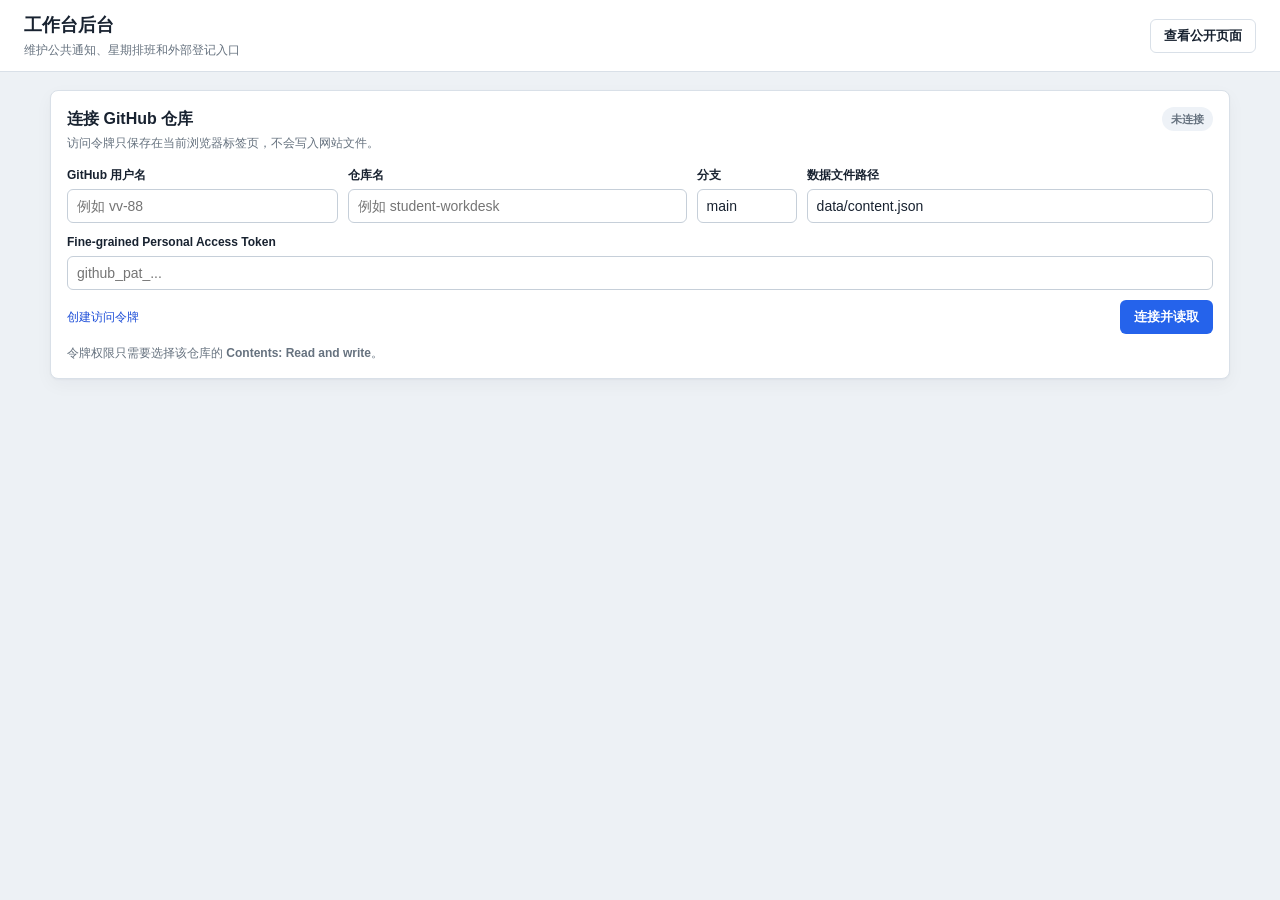
==== admin.html @ 7a915e48 "Add files via upload" ====
<!doctype html>
<html lang="zh-CN">
<head>
  <meta charset="utf-8">
  <meta name="viewport" content="width=device-width, initial-scale=1">
  <meta name="color-scheme" content="light">
  <title>工作台后台</title>
  <link rel="stylesheet" href="admin.css">
</head>
<body>
  <header class="admin-topbar">
    <div>
      <h1>工作台后台</h1>
      <p>维护公共通知、星期排班和外部登记入口</p>
    </div>
    <a href="index.html" class="button button-secondary" target="_blank" rel="noopener">查看公开页面</a>
  </header>

  <main class="admin-main">
    <section class="admin-panel connection-panel">
      <div class="panel-heading">
        <div>
          <h2>连接 GitHub 仓库</h2>
          <p>访问令牌只保存在当前浏览器标签页，不会写入网站文件。</p>
        </div>
        <span id="connectionBadge" class="badge">未连接</span>
      </div>

      <form id="connectionForm" class="connection-grid">
        <label>
          <span>GitHub 用户名</span>
          <input id="owner" name="owner" autocomplete="username" placeholder="例如 vv-88" required>
        </label>
        <label>
          <span>仓库名</span>
          <input id="repo" name="repo" placeholder="例如 student-workdesk" required>
        </label>
        <label>
          <span>分支</span>
          <input id="branch" name="branch" value="main" required>
        </label>
        <label>
          <span>数据文件路径</span>
          <input id="filePath" name="filePath" value="data/content.json" required>
        </label>
        <label class="token-field">
          <span>Fine-grained Personal Access Token</span>
          <input id="token" name="token" type="password" autocomplete="off" placeholder="github_pat_..." required>
        </label>
        <div class="connection-actions">
          <a class="text-link" href="https://github.com/settings/personal-access-tokens/new" target="_blank" rel="noopener">创建访问令牌</a>
          <button class="button button-primary" type="submit">连接并读取</button>
        </div>
      </form>
      <p class="hint">令牌权限只需要选择该仓库的 <strong>Contents: Read and write</strong>。</p>
    </section>

    <div id="editor" class="editor hidden">
      <section class="admin-panel">
        <div class="panel-heading">
          <div>
            <h2>公共通知</h2>
            <p>所有访问者都能看到，置顶通知优先显示。</p>
          </div>
          <button id="addNotice" class="button button-secondary" type="button">添加通知</button>
        </div>
        <div id="noticeEditor" class="editor-list"></div>
      </section>

      <section class="admin-panel">
        <div class="panel-heading">
          <div>
            <h2>星期排班</h2>
            <p>按星期展示，同一星期下按时间排序。</p>
          </div>
          <button id="addDuty" class="button button-secondary" type="button">添加班次</button>
        </div>
        <div id="dutyEditor" class="editor-list"></div>
      </section>

      <section class="admin-panel">
        <div class="panel-heading">
          <div>
            <h2>活动处理快速登记</h2>
            <p>填写一个无需登录即可提交的腾讯问卷、金山表单或其它外部登记网址。</p>
          </div>
        </div>
        <div class="external-grid">
          <label>
            <span>模块标题</span>
            <input id="externalTitle">
          </label>
          <label>
            <span>按钮文字</span>
            <input id="externalButtonLabel">
          </label>
          <label class="full-width">
            <span>外部登记网址</span>
            <input id="externalUrl" type="url" placeholder="https://...">
          </label>
          <label class="full-width">
            <span>说明文字</span>
            <textarea id="externalDescription" rows="3"></textarea>
          </label>
        </div>
      </section>

      <section class="sticky-actions">
        <span id="saveStatus">尚未保存</span>
        <div>
          <button id="exportJson" class="button button-secondary" type="button">导出 JSON</button>
          <button id="saveChanges" class="button button-primary" type="button">提交到 GitHub</button>
        </div>
      </section>
    </div>
  </main>

  <div id="toastRegion" class="toast-region" aria-live="polite"></div>
  <script src="admin.js"></script>
</body>
</html>
---- admin.css ----
:root {
  --bg: #edf1f5;
  --surface: #ffffff;
  --surface-2: #f6f8fb;
  --ink: #182230;
  --muted: #66727f;
  --line: #d9e0e8;
  --accent: #2563eb;
  --accent-dark: #1d4ed8;
  --green: #16855a;
  --red: #c2433a;
  --radius: 8px;
}

* {
  box-sizing: border-box;
}

html,
body {
  margin: 0;
  min-height: 100%;
}

body {
  background: var(--bg);
  color: var(--ink);
  font-family: "Segoe UI", "Microsoft YaHei UI", "Microsoft YaHei", sans-serif;
  font-size: 14px;
  line-height: 1.5;
}

button,
input,
select,
textarea {
  font: inherit;
  color: inherit;
}

button,
a {
  -webkit-tap-highlight-color: transparent;
}

input,
select,
textarea {
  width: 100%;
  border: 1px solid #c6cfd9;
  border-radius: 6px;
  background: #fff;
}

input,
select {
  height: 34px;
  padding: 0 9px;
}

textarea {
  min-height: 76px;
  padding: 8px 9px;
  resize: vertical;
}

input:focus,
select:focus,
textarea:focus {
  outline: 2px solid rgba(37, 99, 235, 0.35);
  outline-offset: 0;
  border-color: var(--accent);
}

.hidden {
  display: none !important;
}

.admin-topbar {
  display: flex;
  align-items: center;
  justify-content: space-between;
  gap: 18px;
  min-height: 72px;
  padding: 12px 24px;
  border-bottom: 1px solid var(--line);
  background: #fff;
}

.admin-topbar h1 {
  margin: 0;
  font-size: 18px;
  letter-spacing: 0;
}

.admin-topbar p {
  margin: 2px 0 0;
  color: var(--muted);
  font-size: 12px;
}

.admin-main {
  width: min(1180px, calc(100% - 28px));
  margin: 18px auto 60px;
}

.admin-panel {
  padding: 16px;
  margin-bottom: 14px;
  border: 1px solid var(--line);
  border-radius: var(--radius);
  background: #fff;
  box-shadow: 0 1px 2px rgba(20, 30, 45, 0.04), 0 6px 18px rgba(20, 30, 45, 0.04);
}

.panel-heading {
  display: flex;
  align-items: flex-start;
  justify-content: space-between;
  gap: 14px;
  margin-bottom: 14px;
}

.panel-heading h2 {
  margin: 0;
  font-size: 16px;
  letter-spacing: 0;
}

.panel-heading p {
  margin: 3px 0 0;
  color: var(--muted);
  font-size: 12px;
}

.badge {
  display: inline-flex;
  align-items: center;
  min-height: 24px;
  padding: 2px 9px;
  border-radius: 999px;
  background: #eef2f7;
  color: var(--muted);
  font-size: 11px;
  font-weight: 700;
  white-space: nowrap;
}

.badge.connected {
  background: #e9f7ef;
  color: var(--green);
}

.connection-grid {
  display: grid;
  grid-template-columns: minmax(150px, 0.8fr) minmax(180px, 1fr) 100px minmax(220px, 1.2fr);
  gap: 10px;
}

.connection-grid label,
.external-grid label {
  display: flex;
  flex-direction: column;
  gap: 5px;
}

.connection-grid label > span,
.external-grid label > span {
  font-size: 12px;
  font-weight: 700;
}

.token-field {
  grid-column: 1 / -1;
}

.connection-actions {
  grid-column: 1 / -1;
  display: flex;
  align-items: center;
  justify-content: space-between;
  gap: 12px;
}

.text-link {
  color: var(--accent-dark);
  font-size: 12px;
  text-decoration: none;
}

.text-link:hover {
  text-decoration: underline;
}

.hint {
  margin: 10px 0 0;
  color: var(--muted);
  font-size: 12px;
}

.button {
  display: inline-flex;
  align-items: center;
  justify-content: center;
  min-height: 34px;
  padding: 5px 13px;
  border: 1px solid transparent;
  border-radius: 6px;
  font-size: 13px;
  font-weight: 700;
  text-decoration: none;
  cursor: pointer;
}

.button-primary {
  background: var(--accent);
  color: #fff;
}

.button-primary:hover {
  background: var(--accent-dark);
}

.button-secondary {
  border-color: var(--line);
  background: #fff;
  color: var(--ink);
}

.button-secondary:hover {
  background: var(--surface-2);
}

.button-danger {
  border-color: rgba(194, 67, 58, 0.28);
  background: #fff;
  color: var(--red);
}

.editor-list {
  display: flex;
  flex-direction: column;
  gap: 10px;
}

.edit-card {
  display: grid;
  grid-template-columns: minmax(180px, 0.8fr) minmax(260px, 1.8fr) auto auto;
  gap: 9px;
  align-items: end;
  padding: 12px;
  border: 1px solid var(--line);
  border-radius: 7px;
  background: var(--surface-2);
}

.edit-card label {
  display: flex;
  flex-direction: column;
  gap: 4px;
  min-width: 0;
}

.edit-card label > span {
  color: var(--muted);
  font-size: 11px;
  font-weight: 700;
}

.edit-card .pin-label {
  display: flex;
  align-items: center;
  gap: 6px;
  min-height: 34px;
  color: var(--ink);
  font-size: 12px;
}

.edit-card .pin-label input {
  width: 16px;
  height: 16px;
}

.edit-card.duty-edit {
  grid-template-columns: 106px 145px minmax(180px, 1.2fr) minmax(220px, 1.5fr) auto;
}

.external-grid {
  display: grid;
  grid-template-columns: minmax(0, 1fr) minmax(0, 1fr);
  gap: 12px;
}

.full-width {
  grid-column: 1 / -1;
}

.sticky-actions {
  position: sticky;
  bottom: 14px;
  z-index: 20;
  display: flex;
  align-items: center;
  justify-content: space-between;
  gap: 14px;
  padding: 12px 14px;
  border: 1px solid var(--line);
  border-radius: 8px;
  background: rgba(255, 255, 255, 0.96);
  box-shadow: 0 12px 30px rgba(20, 30, 45, 0.14);
  backdrop-filter: blur(8px);
}

.sticky-actions > div {
  display: flex;
  gap: 8px;
}

#saveStatus {
  color: var(--muted);
  font-size: 12px;
}

.toast-region {
  position: fixed;
  right: 18px;
  bottom: 18px;
  z-index: 40;
  display: flex;
  flex-direction: column;
  gap: 8px;
  max-width: min(380px, calc(100vw - 36px));
}

.toast {
  padding: 10px 13px;
  border-radius: 7px;
  background: #1d2733;
  color: #fff;
  box-shadow: 0 8px 24px rgba(0, 0, 0, 0.18);
  font-size: 12px;
  overflow-wrap: anywhere;
}

@media (max-width: 900px) {
  .connection-grid {
    grid-template-columns: 1fr 1fr;
  }

  .token-field,
  .connection-actions {
    grid-column: 1 / -1;
  }

  .edit-card,
  .edit-card.duty-edit {
    grid-template-columns: 1fr 1fr;
  }

  .edit-card .button {
    width: 100%;
  }
}

@media (max-width: 580px) {
  .admin-topbar,
  .sticky-actions {
    align-items: stretch;
    flex-direction: column;
  }

  .connection-grid,
  .external-grid,
  .edit-card,
  .edit-card.duty-edit {
    grid-template-columns: 1fr;
  }

  .full-width {
    grid-column: auto;
  }

  .sticky-actions > div {
    flex-direction: column;
  }
}
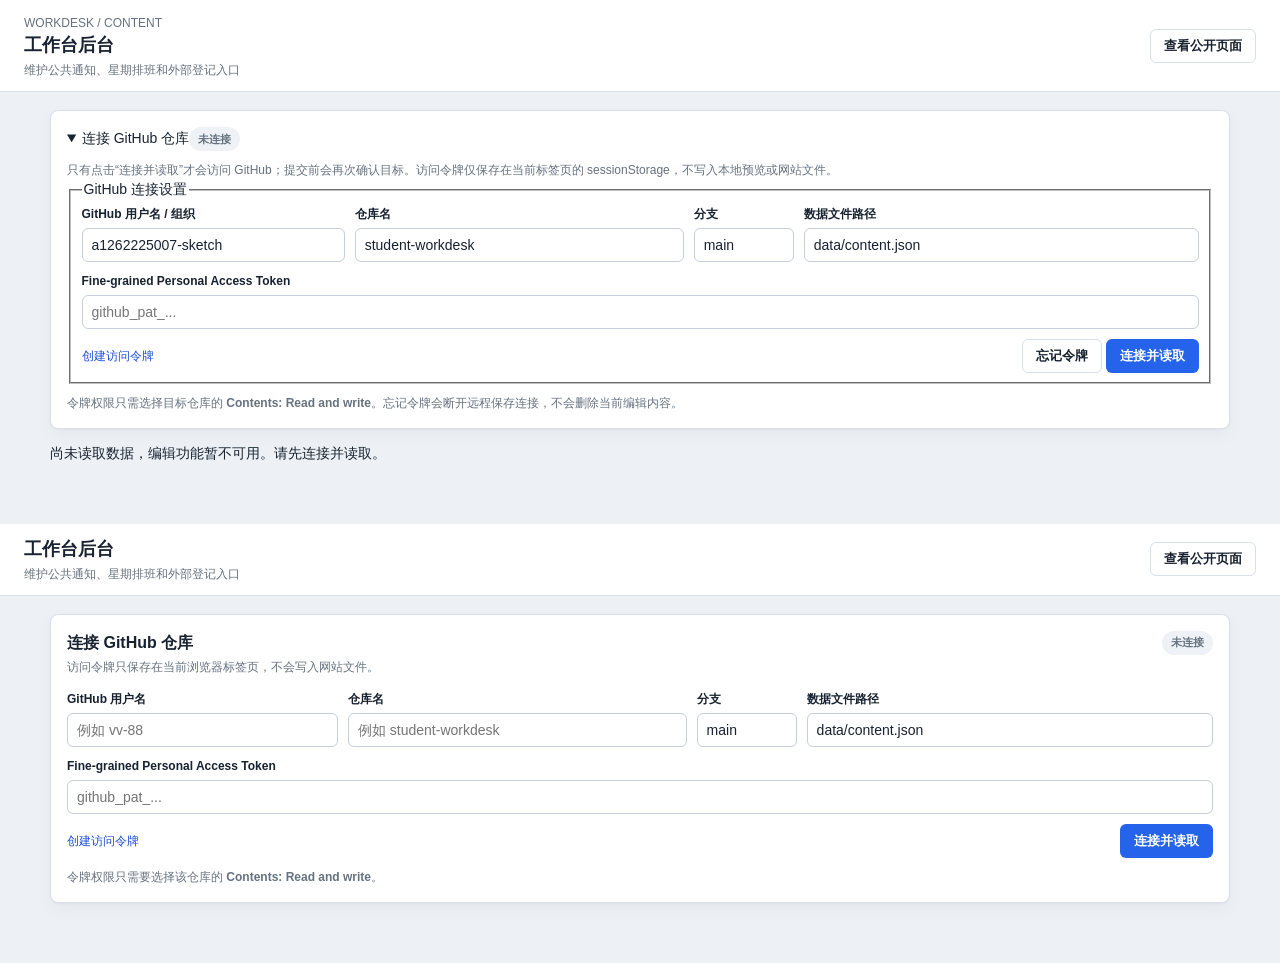
==== commit a587ae11: "Sync redesigned workdesk admin page" ====
--- a/admin.html
+++ b/admin.html
@@ -1,3 +1,160 @@
+<!doctype html>
+<html lang="zh-CN">
+<head>
+  <meta charset="utf-8">
+  <meta name="viewport" content="width=device-width, initial-scale=1">
+  <meta name="color-scheme" content="light">
+  <title>工作台后台</title>
+  <link rel="stylesheet" href="admin.css">
+</head>
+<body>
+  <header class="admin-topbar">
+    <div>
+      <p class="eyebrow">WORKDESK / CONTENT</p>
+      <h1>工作台后台</h1>
+      <p>维护公共通知、星期排班和外部登记入口</p>
+    </div>
+    <a href="index.html" class="button button-secondary" target="_blank" rel="noopener">查看公开页面</a>
+  </header>
+
+  <main id="adminMain" class="admin-main" aria-busy="false">
+    <section id="localPanel" class="admin-panel local-panel" aria-labelledby="localHeading" hidden>
+      <div class="panel-heading">
+        <div>
+          <h2 id="localHeading">本地试用</h2>
+          <p>读取当前网站的 data/content.json，无需 GitHub 或访问令牌。</p>
+        </div>
+        <span class="badge badge-local">仅限本机</span>
+      </div>
+      <p id="localHelp" class="hint">预览草稿仅保存在此浏览器、当前本地站点中，不会修改本地文件，也不会提交到 GitHub。若需持久保存，请导出 JSON，再手动替换 data/content.json。普通公开页面仍读取文件，只有专用预览链接使用草稿。</p>
+      <div class="local-actions">
+        <button id="loadLocal" class="button button-primary" type="button" aria-describedby="localHelp">本地试用（无需 GitHub）</button>
+        <button id="reloadLocalFile" class="button button-secondary" type="button">重新读取本地文件</button>
+        <a id="viewLocalPreview" class="button button-secondary" href="index.html?preview=1" target="_blank" rel="noopener">查看本地预览</a>
+      </div>
+      <p class="hint">本地试用优先恢复已保存的预览草稿；重新读取会放弃当前修改并清除草稿。保存后请打开或刷新预览页面。</p>
+    </section>
+
+    <details id="githubDetails" class="admin-panel connection-panel" open>
+      <summary><span id="githubHeading">连接 GitHub 仓库</span><span id="connectionBadge" class="badge">未连接</span></summary>
+      <p class="hint">只有点击“连接并读取”才会访问 GitHub；提交前会再次确认目标。访问令牌仅保存在当前标签页的 sessionStorage，不写入本地预览或网站文件。</p>
+      <form id="connectionForm">
+        <fieldset id="connectionFields" class="connection-grid">
+          <legend class="sr-only">GitHub 连接设置</legend>
+          <label for="owner">
+            <span>GitHub 用户名 / 组织</span>
+            <input id="owner" name="owner" value="a1262225007-sketch" autocomplete="username" spellcheck="false" required>
+          </label>
+          <label for="repo">
+            <span>仓库名</span>
+            <input id="repo" name="repo" value="student-workdesk" spellcheck="false" required>
+          </label>
+          <label for="branch">
+            <span>分支</span>
+            <input id="branch" name="branch" value="main" spellcheck="false" required>
+          </label>
+          <label for="filePath">
+            <span>数据文件路径</span>
+            <input id="filePath" name="filePath" value="data/content.json" spellcheck="false" required>
+          </label>
+          <label for="token" class="token-field">
+            <span>Fine-grained Personal Access Token</span>
+            <input id="token" name="token" type="password" autocomplete="off" spellcheck="false" placeholder="github_pat_..." aria-describedby="tokenHelp" required>
+          </label>
+          <div class="connection-actions">
+            <a class="text-link" href="https://github.com/settings/personal-access-tokens/new" target="_blank" rel="noopener noreferrer">创建访问令牌</a>
+            <div class="button-group">
+              <button id="forgetToken" class="button button-secondary" type="button">忘记令牌</button>
+              <button id="connectGithub" class="button button-primary" type="submit">连接并读取</button>
+            </div>
+          </div>
+        </fieldset>
+      </form>
+      <p id="tokenHelp" class="hint">令牌权限只需选择目标仓库的 <strong>Contents: Read and write</strong>。忘记令牌会断开远程保存连接，不会删除当前编辑内容。</p>
+    </details>
+
+    <p id="sourceStatus" class="source-status" role="status">尚未读取数据，编辑功能暂不可用。请先连接并读取。</p>
+    <p id="errorMessage" class="error-message" role="alert" hidden></p>
+    <noscript><p class="error-message">请启用 JavaScript 后使用内容编辑功能。</p></noscript>
+
+    <fieldset id="editor" class="editor hidden" disabled>
+      <legend class="sr-only">工作台内容编辑</legend>
+      <section class="admin-panel" aria-labelledby="noticesHeading">
+        <div class="panel-heading">
+          <div>
+            <h2 id="noticesHeading">公共通知</h2>
+            <p>置顶通知优先显示；本地修改需先保存预览，远程修改需提交后才生效。</p>
+          </div>
+          <button id="addNotice" class="button button-secondary" type="button">添加通知</button>
+        </div>
+        <div id="noticeEditor" class="editor-list"></div>
+      </section>
+
+      <section class="admin-panel" aria-labelledby="dutyHeading">
+        <div class="panel-heading">
+          <div>
+            <h2 id="dutyHeading">星期值班</h2>
+            <p>首页按星期展示值班人员；时间和事项字段保留用于兼容旧数据。</p>
+          </div>
+          <button id="addDuty" class="button button-secondary" type="button">添加班次</button>
+        </div>
+        <div id="dutyEditor" class="editor-list"></div>
+      </section>
+
+      <section class="admin-panel" aria-labelledby="attentionHeading">
+        <div class="panel-heading">
+          <div>
+            <h2 id="attentionHeading">注意事项</h2>
+            <p>维护首页黄色区域显示的提醒内容。</p>
+          </div>
+          <button id="addAttention" class="button button-secondary" type="button">添加注意事项</button>
+        </div>
+        <div id="attentionEditor" class="editor-list"></div>
+      </section>
+
+      <section class="admin-panel" aria-labelledby="externalHeading">
+        <div class="panel-heading">
+          <div>
+            <h2 id="externalHeading">活动处理快速登记</h2>
+            <p>填写无需登录即可提交的腾讯问卷、金山表单或其它外部登记网址。</p>
+          </div>
+        </div>
+        <div class="external-grid">
+          <label for="externalTitle">
+            <span>模块标题</span>
+            <input id="externalTitle">
+          </label>
+          <label for="externalButtonLabel">
+            <span>按钮文字</span>
+            <input id="externalButtonLabel">
+          </label>
+          <label for="externalUrl" class="full-width">
+            <span>外部登记网址</span>
+            <input id="externalUrl" type="url" placeholder="https://..." aria-describedby="externalUrlHelp">
+            <small id="externalUrlHelp" class="hint">仅支持完整的 https:// 或 http:// 网址；不使用时请留空。</small>
+          </label>
+          <label for="externalDescription" class="full-width">
+            <span>说明文字</span>
+            <textarea id="externalDescription" rows="3"></textarea>
+          </label>
+        </div>
+      </section>
+
+      <section class="sticky-actions" aria-label="保存与导出">
+        <span id="saveStatus" role="status">尚未读取</span>
+        <div class="button-group">
+          <button id="exportJson" class="button button-secondary" type="button" disabled>导出 JSON</button>
+          <button id="saveLocalPreview" class="button button-primary" type="button" hidden disabled>保存本地预览</button>
+          <button id="saveChanges" class="button button-secondary" type="button" disabled>提交到 GitHub</button>
+        </div>
+      </section>
+    </fieldset>
+  </main>
+
+  <div id="toastRegion" class="toast-region" role="status" aria-live="polite"></div>
+  <script src="admin.js"></script>
+</body>
+</html>
 <!doctype html>
 <html lang="zh-CN">
 <head>
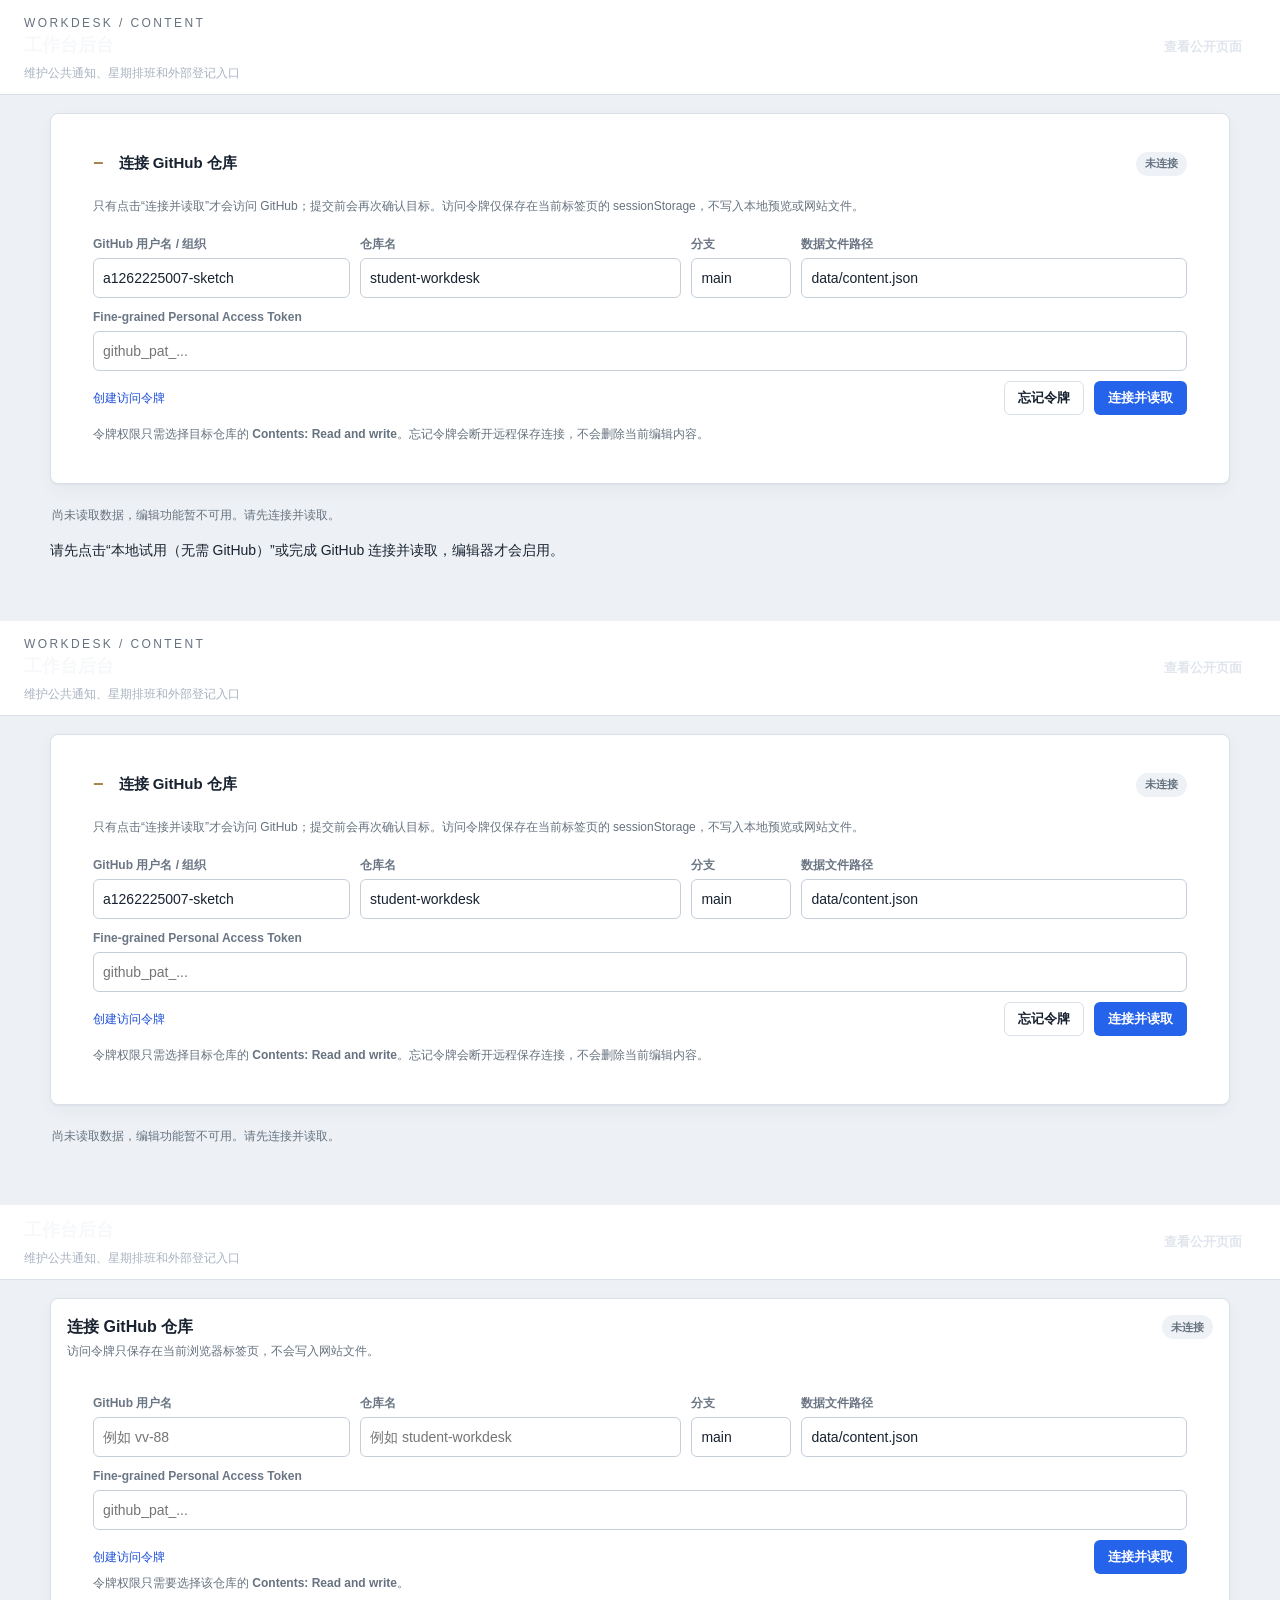
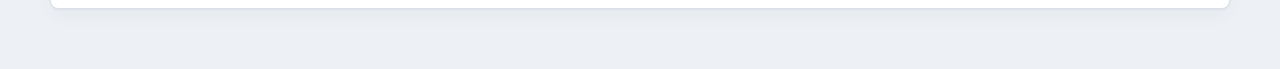
==== commit 42f35722: "Add editor status guidance and cache version" ====
--- a/admin.html
+++ b/admin.html
@@ -1,3 +1,161 @@
+<!doctype html>
+<html lang="zh-CN">
+<head>
+  <meta charset="utf-8">
+  <meta name="viewport" content="width=device-width, initial-scale=1">
+  <meta name="color-scheme" content="light">
+  <title>工作台后台</title>
+  <link rel="stylesheet" href="admin.css?v=20260920b">
+</head>
+<body>
+  <header class="admin-topbar">
+    <div>
+      <p class="eyebrow">WORKDESK / CONTENT</p>
+      <h1>工作台后台</h1>
+      <p>维护公共通知、星期排班和外部登记入口</p>
+    </div>
+    <a href="index.html" class="button button-secondary" target="_blank" rel="noopener">查看公开页面</a>
+  </header>
+
+  <main id="adminMain" class="admin-main" aria-busy="false">
+    <section id="localPanel" class="admin-panel local-panel" aria-labelledby="localHeading" hidden>
+      <div class="panel-heading">
+        <div>
+          <h2 id="localHeading">本地试用</h2>
+          <p>读取当前网站的 data/content.json，无需 GitHub 或访问令牌。</p>
+        </div>
+        <span class="badge badge-local">仅限本机</span>
+      </div>
+      <p id="localHelp" class="hint">预览草稿仅保存在此浏览器、当前本地站点中，不会修改本地文件，也不会提交到 GitHub。若需持久保存，请导出 JSON，再手动替换 data/content.json。普通公开页面仍读取文件，只有专用预览链接使用草稿。</p>
+      <div class="local-actions">
+        <button id="loadLocal" class="button button-primary" type="button" aria-describedby="localHelp">本地试用（无需 GitHub）</button>
+        <button id="reloadLocalFile" class="button button-secondary" type="button">重新读取本地文件</button>
+        <a id="viewLocalPreview" class="button button-secondary" href="index.html?preview=1" target="_blank" rel="noopener">查看本地预览</a>
+      </div>
+      <p class="hint">本地试用优先恢复已保存的预览草稿；重新读取会放弃当前修改并清除草稿。保存后请打开或刷新预览页面。</p>
+    </section>
+
+    <details id="githubDetails" class="admin-panel connection-panel" open>
+      <summary><span id="githubHeading">连接 GitHub 仓库</span><span id="connectionBadge" class="badge">未连接</span></summary>
+      <p class="hint">只有点击“连接并读取”才会访问 GitHub；提交前会再次确认目标。访问令牌仅保存在当前标签页的 sessionStorage，不写入本地预览或网站文件。</p>
+      <form id="connectionForm">
+        <fieldset id="connectionFields" class="connection-grid">
+          <legend class="sr-only">GitHub 连接设置</legend>
+          <label for="owner">
+            <span>GitHub 用户名 / 组织</span>
+            <input id="owner" name="owner" value="a1262225007-sketch" autocomplete="username" spellcheck="false" required>
+          </label>
+          <label for="repo">
+            <span>仓库名</span>
+            <input id="repo" name="repo" value="student-workdesk" spellcheck="false" required>
+          </label>
+          <label for="branch">
+            <span>分支</span>
+            <input id="branch" name="branch" value="main" spellcheck="false" required>
+          </label>
+          <label for="filePath">
+            <span>数据文件路径</span>
+            <input id="filePath" name="filePath" value="data/content.json" spellcheck="false" required>
+          </label>
+          <label for="token" class="token-field">
+            <span>Fine-grained Personal Access Token</span>
+            <input id="token" name="token" type="password" autocomplete="off" spellcheck="false" placeholder="github_pat_..." aria-describedby="tokenHelp" required>
+          </label>
+          <div class="connection-actions">
+            <a class="text-link" href="https://github.com/settings/personal-access-tokens/new" target="_blank" rel="noopener noreferrer">创建访问令牌</a>
+            <div class="button-group">
+              <button id="forgetToken" class="button button-secondary" type="button">忘记令牌</button>
+              <button id="connectGithub" class="button button-primary" type="submit">连接并读取</button>
+            </div>
+          </div>
+        </fieldset>
+      </form>
+      <p id="tokenHelp" class="hint">令牌权限只需选择目标仓库的 <strong>Contents: Read and write</strong>。忘记令牌会断开远程保存连接，不会删除当前编辑内容。</p>
+    </details>
+
+    <p id="sourceStatus" class="source-status" role="status">尚未读取数据，编辑功能暂不可用。请先连接并读取。</p>
+    <p id="editorHint" class="editor-hint" role="status">请先点击“本地试用（无需 GitHub）”或完成 GitHub 连接并读取，编辑器才会启用。</p>
+    <p id="errorMessage" class="error-message" role="alert" hidden></p>
+    <noscript><p class="error-message">请启用 JavaScript 后使用内容编辑功能。</p></noscript>
+
+    <fieldset id="editor" class="editor hidden" disabled>
+      <legend class="sr-only">工作台内容编辑</legend>
+      <section class="admin-panel" aria-labelledby="noticesHeading">
+        <div class="panel-heading">
+          <div>
+            <h2 id="noticesHeading">公共通知</h2>
+            <p>置顶通知优先显示；本地修改需先保存预览，远程修改需提交后才生效。</p>
+          </div>
+          <button id="addNotice" class="button button-secondary" type="button">添加通知</button>
+        </div>
+        <div id="noticeEditor" class="editor-list"></div>
+      </section>
+
+      <section class="admin-panel" aria-labelledby="dutyHeading">
+        <div class="panel-heading">
+          <div>
+            <h2 id="dutyHeading">星期值班</h2>
+            <p>首页按星期展示值班人员；时间和事项字段保留用于兼容旧数据。</p>
+          </div>
+          <button id="addDuty" class="button button-secondary" type="button">添加班次</button>
+        </div>
+        <div id="dutyEditor" class="editor-list"></div>
+      </section>
+
+      <section class="admin-panel" aria-labelledby="attentionHeading">
+        <div class="panel-heading">
+          <div>
+            <h2 id="attentionHeading">注意事项</h2>
+            <p>维护首页黄色区域显示的提醒内容。</p>
+          </div>
+          <button id="addAttention" class="button button-secondary" type="button">添加注意事项</button>
+        </div>
+        <div id="attentionEditor" class="editor-list"></div>
+      </section>
+
+      <section class="admin-panel" aria-labelledby="externalHeading">
+        <div class="panel-heading">
+          <div>
+            <h2 id="externalHeading">活动处理快速登记</h2>
+            <p>填写无需登录即可提交的腾讯问卷、金山表单或其它外部登记网址。</p>
+          </div>
+        </div>
+        <div class="external-grid">
+          <label for="externalTitle">
+            <span>模块标题</span>
+            <input id="externalTitle">
+          </label>
+          <label for="externalButtonLabel">
+            <span>按钮文字</span>
+            <input id="externalButtonLabel">
+          </label>
+          <label for="externalUrl" class="full-width">
+            <span>外部登记网址</span>
+            <input id="externalUrl" type="url" placeholder="https://..." aria-describedby="externalUrlHelp">
+            <small id="externalUrlHelp" class="hint">仅支持完整的 https:// 或 http:// 网址；不使用时请留空。</small>
+          </label>
+          <label for="externalDescription" class="full-width">
+            <span>说明文字</span>
+            <textarea id="externalDescription" rows="3"></textarea>
+          </label>
+        </div>
+      </section>
+
+      <section class="sticky-actions" aria-label="保存与导出">
+        <span id="saveStatus" role="status">尚未读取</span>
+        <div class="button-group">
+          <button id="exportJson" class="button button-secondary" type="button" disabled>导出 JSON</button>
+          <button id="saveLocalPreview" class="button button-primary" type="button" hidden disabled>保存本地预览</button>
+          <button id="saveChanges" class="button button-secondary" type="button" disabled>提交到 GitHub</button>
+        </div>
+      </section>
+    </fieldset>
+  </main>
+
+  <div id="toastRegion" class="toast-region" role="status" aria-live="polite"></div>
+  <script src="admin.js?v=20260920b"></script>
+</body>
+</html>
 <!doctype html>
 <html lang="zh-CN">
 <head>
--- a/admin.css
+++ b/admin.css
@@ -1,3 +1,102 @@
+:root { --bg:#f6f7f9; --surface:#fff; --surface-2:#fafbfc; --ink:#263141; --muted:#75808c; --line:#e6e9ed; --gold:#a8844d; --radius:10px; }
+* { box-sizing:border-box; }
+body { margin:0; background:var(--bg); color:var(--ink); font:14px/1.65 "Segoe UI","Microsoft YaHei UI","PingFang SC",sans-serif; -webkit-font-smoothing:antialiased; }
+[hidden],.hidden { display:none!important; }
+button,input,select,textarea { font:inherit; color:inherit; }
+a,button { -webkit-tap-highlight-color:transparent; }
+button { cursor:pointer; }
+button:disabled { opacity:.45; cursor:not-allowed; }
+a:focus-visible,button:focus-visible,input:focus,textarea:focus,select:focus,summary:focus-visible { outline:2px solid #a8844d85; outline-offset:3px; }
+h1,h2,p { margin:0; }
+.sr-only { position:absolute; width:1px; height:1px; overflow:hidden; clip:rect(0,0,0,0); white-space:nowrap; }
+.admin-topbar { display:flex; justify-content:space-between; align-items:center; gap:24px; padding:26px max(28px,calc((100% - 1160px)/2)); background:#101826; border-bottom:3px solid var(--gold); color:#f7f8fa; }
+.admin-topbar h1 { font-size:24px; font-weight:600; letter-spacing:.04em; }
+.eyebrow { font-size:10px; letter-spacing:.2em; color:#c6b18f; margin-bottom:6px; }
+.admin-topbar p:last-child { font-size:12px; color:#a8b2c0; margin-top:5px; }
+.admin-topbar .button { background:transparent; border-color:#ffffff30; color:#e0e5ed; }
+.admin-topbar .button:hover { background:#ffffff10; }
+.admin-main { width:min(1160px,calc(100% - 56px)); margin:30px auto 60px; }
+.admin-panel { min-width:0; background:var(--surface); border:1px solid var(--line); border-radius:var(--radius); margin-bottom:22px; padding:26px; box-shadow:0 3px 18px #10182607; }
+.local-panel { border-left:3px solid var(--gold); }
+.panel-heading { display:flex; align-items:center; justify-content:space-between; gap:20px; margin-bottom:20px; }
+.panel-heading h2 { font-size:18px; font-weight:600; }
+.panel-heading p { font-size:12px; color:var(--muted); margin-top:5px; }
+.badge { display:inline-flex; align-items:center; border-radius:4px; padding:4px 9px; background:#f0f3f6; color:#657182; font-size:11px; white-space:nowrap; }
+.badge-local { background:#f6f0e6; color:#8c7049; }
+.badge.connected { background:#edf4f0; color:#587968; }
+.hint { font-size:12px; color:var(--muted); margin-top:10px; overflow-wrap:anywhere; }
+.local-actions,.button-group { display:flex; gap:10px; flex-wrap:wrap; }
+.local-actions { margin-top:18px; }
+.button { display:inline-flex; align-items:center; justify-content:center; gap:8px; min-height:40px; padding:9px 16px; font-size:13px; font-weight:600; text-decoration:none; border:1px solid var(--line); border-radius:6px; background:#fff; transition:background .15s; }
+.button-primary { background:#101826; border-color:#101826; color:#fff; }
+.button-primary:hover { background:#29364a; }
+.button-secondary:hover { background:#f3f5f7; }
+.button-danger { background:transparent; color:#a0736b; border-color:transparent; font-size:12px; font-weight:400; justify-self:end; }
+.button-danger:hover { background:#f9eeeb; color:#925347; }
+.connection-panel { padding:0; }
+.connection-panel summary { display:flex; align-items:center; gap:15px; padding:20px 26px; cursor:pointer; font-size:15px; font-weight:600; list-style:none; }
+.connection-panel summary::-webkit-details-marker { display:none; }
+.connection-panel summary::before { content:"＋"; color:var(--gold); font-size:18px; }
+.connection-panel[open] summary::before { content:"−"; }
+.connection-panel summary .badge { margin-left:auto; }
+.connection-panel > .hint,.connection-panel > form { margin-left:26px; margin-right:26px; }
+.connection-panel > .hint:first-of-type { margin-top:0; }
+.connection-panel > #tokenHelp { margin-bottom:24px; }
+.connection-grid { display:grid; grid-template-columns:1fr 1fr .6fr 1.2fr; gap:18px; border:0; min-width:0; padding:20px 0 0; margin:0; }
+label { display:flex; flex-direction:column; gap:7px; min-width:0; }
+label > span { font-size:12px; color:#6b7685; font-weight:600; }
+input,textarea,select { width:100%; min-width:0; background:#fff; border:1px solid #dce1e7; border-radius:5px; padding:9px 11px; }
+input,select { min-height:40px; }
+textarea { min-height:85px; resize:vertical; }
+.token-field,.connection-actions,.full-width { grid-column:1/-1; }
+.connection-actions { display:flex; justify-content:space-between; align-items:center; gap:16px; }
+.text-link { font-size:12px; color:#846b48; text-underline-offset:4px; }
+.source-status { font-size:12px; color:var(--muted); padding:0 2px; margin:22px 0 16px; }
+.error-message { background:#fff2ee; border-radius:6px; padding:14px 18px; color:#9b6255; font-size:13px; margin-bottom:20px; overflow-wrap:anywhere; }
+.editor { border:0; min-width:0; padding:0; margin:0; }
+.editor-list { display:flex; flex-direction:column; gap:16px; }
+.edit-card { display:grid; gap:14px; align-items:end; padding:20px; background:var(--surface-2); border:1px solid #edf0f3; border-radius:6px; min-width:0; }
+.notice-edit { grid-template-columns:minmax(0,1fr) auto; }
+.notice-edit > label:nth-child(1),.notice-edit > label:nth-child(2) { grid-column:1/-1; }
+.attention-edit { grid-template-columns:minmax(0,1fr) auto; }
+.attention-edit > label:nth-child(1),.attention-edit > label:nth-child(2) { grid-column:1/-1; }
+.pin-label { display:flex; flex-direction:row; gap:8px; align-items:center; justify-self:start; min-height:36px; }
+.pin-label input { width:15px; height:15px; min-height:0; accent-color:var(--gold); }
+.pin-label span { font-weight:400; }
+.duty-edit { grid-template-columns:90px 130px minmax(0,1fr) minmax(0,1fr) auto; }
+.external-grid { display:grid; grid-template-columns:1fr 1fr; gap:18px; }
+.external-grid .hint { margin:0; font-weight:400; }
+.sticky-actions { display:flex; align-items:center; justify-content:space-between; gap:16px; position:sticky; bottom:16px; padding:16px 20px; border:1px solid #dee3e9; border-radius:8px; background:#fff; box-shadow:0 7px 30px #1018260f; z-index:20; }
+#saveStatus { color:var(--muted); font-size:12px; }
+.empty-state { text-align:center; padding:32px 18px; color:var(--muted); background:var(--surface-2); border-radius:6px; font-size:13px; }
+.toast-region { position:fixed; right:22px; top:20px; z-index:60; max-width:min(380px,calc(100% - 44px)); pointer-events:none; }
+.toast { padding:12px 18px; margin-bottom:8px; background:#26344a; color:#fff; border-radius:6px; box-shadow:0 6px 24px #10182625; font-size:13px; overflow-wrap:anywhere; }
+@media(max-width:1000px) {
+  .connection-grid { grid-template-columns:1fr 1fr; }
+  .duty-edit { grid-template-columns:1fr 1fr; }
+  .duty-edit .button { grid-column:2; }
+}
+@media(max-width:600px) {
+  .admin-topbar { padding:24px 20px; align-items:flex-start; flex-direction:column; gap:16px; }
+  .admin-topbar h1 { font-size:22px; }
+  .admin-main { width:calc(100% - 32px); margin-top:22px; }
+  .admin-panel { padding:20px; }
+  .connection-panel { padding:0; }
+  .connection-panel summary { padding:20px; }
+  .connection-panel > .hint,.connection-panel > form { margin-left:20px; margin-right:20px; }
+  .connection-grid,.external-grid { grid-template-columns:minmax(0,1fr); }
+  .connection-actions { align-items:stretch; flex-direction:column; }
+  .button-group { flex-wrap:wrap; }
+  .panel-heading { align-items:flex-start; gap:12px; }
+  .panel-heading .button { padding:8px 10px; white-space:nowrap; }
+  .edit-card { padding:14px; }
+  .sticky-actions { position:static; flex-direction:column; align-items:stretch; padding:17px; }
+  .sticky-actions .button-group .button { flex:1; }
+  .local-actions { flex-direction:column; }
+  .duty-edit { grid-template-columns:minmax(0,1fr); }
+  .duty-edit .button { grid-column:auto; }
+}
+@media(prefers-reduced-motion:reduce) { * { transition:none!important; } }
 :root {
   --bg: #edf1f5;
   --surface: #ffffff;
--- a/admin.css
+++ b/admin.css
@@ -1,3 +1,102 @@
+:root { --bg:#f6f7f9; --surface:#fff; --surface-2:#fafbfc; --ink:#263141; --muted:#75808c; --line:#e6e9ed; --gold:#a8844d; --radius:10px; }
+* { box-sizing:border-box; }
+body { margin:0; background:var(--bg); color:var(--ink); font:14px/1.65 "Segoe UI","Microsoft YaHei UI","PingFang SC",sans-serif; -webkit-font-smoothing:antialiased; }
+[hidden],.hidden { display:none!important; }
+button,input,select,textarea { font:inherit; color:inherit; }
+a,button { -webkit-tap-highlight-color:transparent; }
+button { cursor:pointer; }
+button:disabled { opacity:.45; cursor:not-allowed; }
+a:focus-visible,button:focus-visible,input:focus,textarea:focus,select:focus,summary:focus-visible { outline:2px solid #a8844d85; outline-offset:3px; }
+h1,h2,p { margin:0; }
+.sr-only { position:absolute; width:1px; height:1px; overflow:hidden; clip:rect(0,0,0,0); white-space:nowrap; }
+.admin-topbar { display:flex; justify-content:space-between; align-items:center; gap:24px; padding:26px max(28px,calc((100% - 1160px)/2)); background:#101826; border-bottom:3px solid var(--gold); color:#f7f8fa; }
+.admin-topbar h1 { font-size:24px; font-weight:600; letter-spacing:.04em; }
+.eyebrow { font-size:10px; letter-spacing:.2em; color:#c6b18f; margin-bottom:6px; }
+.admin-topbar p:last-child { font-size:12px; color:#a8b2c0; margin-top:5px; }
+.admin-topbar .button { background:transparent; border-color:#ffffff30; color:#e0e5ed; }
+.admin-topbar .button:hover { background:#ffffff10; }
+.admin-main { width:min(1160px,calc(100% - 56px)); margin:30px auto 60px; }
+.admin-panel { min-width:0; background:var(--surface); border:1px solid var(--line); border-radius:var(--radius); margin-bottom:22px; padding:26px; box-shadow:0 3px 18px #10182607; }
+.local-panel { border-left:3px solid var(--gold); }
+.panel-heading { display:flex; align-items:center; justify-content:space-between; gap:20px; margin-bottom:20px; }
+.panel-heading h2 { font-size:18px; font-weight:600; }
+.panel-heading p { font-size:12px; color:var(--muted); margin-top:5px; }
+.badge { display:inline-flex; align-items:center; border-radius:4px; padding:4px 9px; background:#f0f3f6; color:#657182; font-size:11px; white-space:nowrap; }
+.badge-local { background:#f6f0e6; color:#8c7049; }
+.badge.connected { background:#edf4f0; color:#587968; }
+.hint { font-size:12px; color:var(--muted); margin-top:10px; overflow-wrap:anywhere; }
+.local-actions,.button-group { display:flex; gap:10px; flex-wrap:wrap; }
+.local-actions { margin-top:18px; }
+.button { display:inline-flex; align-items:center; justify-content:center; gap:8px; min-height:40px; padding:9px 16px; font-size:13px; font-weight:600; text-decoration:none; border:1px solid var(--line); border-radius:6px; background:#fff; transition:background .15s; }
+.button-primary { background:#101826; border-color:#101826; color:#fff; }
+.button-primary:hover { background:#29364a; }
+.button-secondary:hover { background:#f3f5f7; }
+.button-danger { background:transparent; color:#a0736b; border-color:transparent; font-size:12px; font-weight:400; justify-self:end; }
+.button-danger:hover { background:#f9eeeb; color:#925347; }
+.connection-panel { padding:0; }
+.connection-panel summary { display:flex; align-items:center; gap:15px; padding:20px 26px; cursor:pointer; font-size:15px; font-weight:600; list-style:none; }
+.connection-panel summary::-webkit-details-marker { display:none; }
+.connection-panel summary::before { content:"＋"; color:var(--gold); font-size:18px; }
+.connection-panel[open] summary::before { content:"−"; }
+.connection-panel summary .badge { margin-left:auto; }
+.connection-panel > .hint,.connection-panel > form { margin-left:26px; margin-right:26px; }
+.connection-panel > .hint:first-of-type { margin-top:0; }
+.connection-panel > #tokenHelp { margin-bottom:24px; }
+.connection-grid { display:grid; grid-template-columns:1fr 1fr .6fr 1.2fr; gap:18px; border:0; min-width:0; padding:20px 0 0; margin:0; }
+label { display:flex; flex-direction:column; gap:7px; min-width:0; }
+label > span { font-size:12px; color:#6b7685; font-weight:600; }
+input,textarea,select { width:100%; min-width:0; background:#fff; border:1px solid #dce1e7; border-radius:5px; padding:9px 11px; }
+input,select { min-height:40px; }
+textarea { min-height:85px; resize:vertical; }
+.token-field,.connection-actions,.full-width { grid-column:1/-1; }
+.connection-actions { display:flex; justify-content:space-between; align-items:center; gap:16px; }
+.text-link { font-size:12px; color:#846b48; text-underline-offset:4px; }
+.source-status { font-size:12px; color:var(--muted); padding:0 2px; margin:22px 0 16px; }
+.error-message { background:#fff2ee; border-radius:6px; padding:14px 18px; color:#9b6255; font-size:13px; margin-bottom:20px; overflow-wrap:anywhere; }
+.editor { border:0; min-width:0; padding:0; margin:0; }
+.editor-list { display:flex; flex-direction:column; gap:16px; }
+.edit-card { display:grid; gap:14px; align-items:end; padding:20px; background:var(--surface-2); border:1px solid #edf0f3; border-radius:6px; min-width:0; }
+.notice-edit { grid-template-columns:minmax(0,1fr) auto; }
+.notice-edit > label:nth-child(1),.notice-edit > label:nth-child(2) { grid-column:1/-1; }
+.attention-edit { grid-template-columns:minmax(0,1fr) auto; }
+.attention-edit > label:nth-child(1),.attention-edit > label:nth-child(2) { grid-column:1/-1; }
+.pin-label { display:flex; flex-direction:row; gap:8px; align-items:center; justify-self:start; min-height:36px; }
+.pin-label input { width:15px; height:15px; min-height:0; accent-color:var(--gold); }
+.pin-label span { font-weight:400; }
+.duty-edit { grid-template-columns:90px 130px minmax(0,1fr) minmax(0,1fr) auto; }
+.external-grid { display:grid; grid-template-columns:1fr 1fr; gap:18px; }
+.external-grid .hint { margin:0; font-weight:400; }
+.sticky-actions { display:flex; align-items:center; justify-content:space-between; gap:16px; position:sticky; bottom:16px; padding:16px 20px; border:1px solid #dee3e9; border-radius:8px; background:#fff; box-shadow:0 7px 30px #1018260f; z-index:20; }
+#saveStatus { color:var(--muted); font-size:12px; }
+.empty-state { text-align:center; padding:32px 18px; color:var(--muted); background:var(--surface-2); border-radius:6px; font-size:13px; }
+.toast-region { position:fixed; right:22px; top:20px; z-index:60; max-width:min(380px,calc(100% - 44px)); pointer-events:none; }
+.toast { padding:12px 18px; margin-bottom:8px; background:#26344a; color:#fff; border-radius:6px; box-shadow:0 6px 24px #10182625; font-size:13px; overflow-wrap:anywhere; }
+@media(max-width:1000px) {
+  .connection-grid { grid-template-columns:1fr 1fr; }
+  .duty-edit { grid-template-columns:1fr 1fr; }
+  .duty-edit .button { grid-column:2; }
+}
+@media(max-width:600px) {
+  .admin-topbar { padding:24px 20px; align-items:flex-start; flex-direction:column; gap:16px; }
+  .admin-topbar h1 { font-size:22px; }
+  .admin-main { width:calc(100% - 32px); margin-top:22px; }
+  .admin-panel { padding:20px; }
+  .connection-panel { padding:0; }
+  .connection-panel summary { padding:20px; }
+  .connection-panel > .hint,.connection-panel > form { margin-left:20px; margin-right:20px; }
+  .connection-grid,.external-grid { grid-template-columns:minmax(0,1fr); }
+  .connection-actions { align-items:stretch; flex-direction:column; }
+  .button-group { flex-wrap:wrap; }
+  .panel-heading { align-items:flex-start; gap:12px; }
+  .panel-heading .button { padding:8px 10px; white-space:nowrap; }
+  .edit-card { padding:14px; }
+  .sticky-actions { position:static; flex-direction:column; align-items:stretch; padding:17px; }
+  .sticky-actions .button-group .button { flex:1; }
+  .local-actions { flex-direction:column; }
+  .duty-edit { grid-template-columns:minmax(0,1fr); }
+  .duty-edit .button { grid-column:auto; }
+}
+@media(prefers-reduced-motion:reduce) { * { transition:none!important; } }
 :root {
   --bg: #edf1f5;
   --surface: #ffffff;
--- a/admin.css
+++ b/admin.css
@@ -1,3 +1,102 @@
+:root { --bg:#f6f7f9; --surface:#fff; --surface-2:#fafbfc; --ink:#263141; --muted:#75808c; --line:#e6e9ed; --gold:#a8844d; --radius:10px; }
+* { box-sizing:border-box; }
+body { margin:0; background:var(--bg); color:var(--ink); font:14px/1.65 "Segoe UI","Microsoft YaHei UI","PingFang SC",sans-serif; -webkit-font-smoothing:antialiased; }
+[hidden],.hidden { display:none!important; }
+button,input,select,textarea { font:inherit; color:inherit; }
+a,button { -webkit-tap-highlight-color:transparent; }
+button { cursor:pointer; }
+button:disabled { opacity:.45; cursor:not-allowed; }
+a:focus-visible,button:focus-visible,input:focus,textarea:focus,select:focus,summary:focus-visible { outline:2px solid #a8844d85; outline-offset:3px; }
+h1,h2,p { margin:0; }
+.sr-only { position:absolute; width:1px; height:1px; overflow:hidden; clip:rect(0,0,0,0); white-space:nowrap; }
+.admin-topbar { display:flex; justify-content:space-between; align-items:center; gap:24px; padding:26px max(28px,calc((100% - 1160px)/2)); background:#101826; border-bottom:3px solid var(--gold); color:#f7f8fa; }
+.admin-topbar h1 { font-size:24px; font-weight:600; letter-spacing:.04em; }
+.eyebrow { font-size:10px; letter-spacing:.2em; color:#c6b18f; margin-bottom:6px; }
+.admin-topbar p:last-child { font-size:12px; color:#a8b2c0; margin-top:5px; }
+.admin-topbar .button { background:transparent; border-color:#ffffff30; color:#e0e5ed; }
+.admin-topbar .button:hover { background:#ffffff10; }
+.admin-main { width:min(1160px,calc(100% - 56px)); margin:30px auto 60px; }
+.admin-panel { min-width:0; background:var(--surface); border:1px solid var(--line); border-radius:var(--radius); margin-bottom:22px; padding:26px; box-shadow:0 3px 18px #10182607; }
+.local-panel { border-left:3px solid var(--gold); }
+.panel-heading { display:flex; align-items:center; justify-content:space-between; gap:20px; margin-bottom:20px; }
+.panel-heading h2 { font-size:18px; font-weight:600; }
+.panel-heading p { font-size:12px; color:var(--muted); margin-top:5px; }
+.badge { display:inline-flex; align-items:center; border-radius:4px; padding:4px 9px; background:#f0f3f6; color:#657182; font-size:11px; white-space:nowrap; }
+.badge-local { background:#f6f0e6; color:#8c7049; }
+.badge.connected { background:#edf4f0; color:#587968; }
+.hint { font-size:12px; color:var(--muted); margin-top:10px; overflow-wrap:anywhere; }
+.local-actions,.button-group { display:flex; gap:10px; flex-wrap:wrap; }
+.local-actions { margin-top:18px; }
+.button { display:inline-flex; align-items:center; justify-content:center; gap:8px; min-height:40px; padding:9px 16px; font-size:13px; font-weight:600; text-decoration:none; border:1px solid var(--line); border-radius:6px; background:#fff; transition:background .15s; }
+.button-primary { background:#101826; border-color:#101826; color:#fff; }
+.button-primary:hover { background:#29364a; }
+.button-secondary:hover { background:#f3f5f7; }
+.button-danger { background:transparent; color:#a0736b; border-color:transparent; font-size:12px; font-weight:400; justify-self:end; }
+.button-danger:hover { background:#f9eeeb; color:#925347; }
+.connection-panel { padding:0; }
+.connection-panel summary { display:flex; align-items:center; gap:15px; padding:20px 26px; cursor:pointer; font-size:15px; font-weight:600; list-style:none; }
+.connection-panel summary::-webkit-details-marker { display:none; }
+.connection-panel summary::before { content:"＋"; color:var(--gold); font-size:18px; }
+.connection-panel[open] summary::before { content:"−"; }
+.connection-panel summary .badge { margin-left:auto; }
+.connection-panel > .hint,.connection-panel > form { margin-left:26px; margin-right:26px; }
+.connection-panel > .hint:first-of-type { margin-top:0; }
+.connection-panel > #tokenHelp { margin-bottom:24px; }
+.connection-grid { display:grid; grid-template-columns:1fr 1fr .6fr 1.2fr; gap:18px; border:0; min-width:0; padding:20px 0 0; margin:0; }
+label { display:flex; flex-direction:column; gap:7px; min-width:0; }
+label > span { font-size:12px; color:#6b7685; font-weight:600; }
+input,textarea,select { width:100%; min-width:0; background:#fff; border:1px solid #dce1e7; border-radius:5px; padding:9px 11px; }
+input,select { min-height:40px; }
+textarea { min-height:85px; resize:vertical; }
+.token-field,.connection-actions,.full-width { grid-column:1/-1; }
+.connection-actions { display:flex; justify-content:space-between; align-items:center; gap:16px; }
+.text-link { font-size:12px; color:#846b48; text-underline-offset:4px; }
+.source-status { font-size:12px; color:var(--muted); padding:0 2px; margin:22px 0 16px; }
+.error-message { background:#fff2ee; border-radius:6px; padding:14px 18px; color:#9b6255; font-size:13px; margin-bottom:20px; overflow-wrap:anywhere; }
+.editor { border:0; min-width:0; padding:0; margin:0; }
+.editor-list { display:flex; flex-direction:column; gap:16px; }
+.edit-card { display:grid; gap:14px; align-items:end; padding:20px; background:var(--surface-2); border:1px solid #edf0f3; border-radius:6px; min-width:0; }
+.notice-edit { grid-template-columns:minmax(0,1fr) auto; }
+.notice-edit > label:nth-child(1),.notice-edit > label:nth-child(2) { grid-column:1/-1; }
+.attention-edit { grid-template-columns:minmax(0,1fr) auto; }
+.attention-edit > label:nth-child(1),.attention-edit > label:nth-child(2) { grid-column:1/-1; }
+.pin-label { display:flex; flex-direction:row; gap:8px; align-items:center; justify-self:start; min-height:36px; }
+.pin-label input { width:15px; height:15px; min-height:0; accent-color:var(--gold); }
+.pin-label span { font-weight:400; }
+.duty-edit { grid-template-columns:90px 130px minmax(0,1fr) minmax(0,1fr) auto; }
+.external-grid { display:grid; grid-template-columns:1fr 1fr; gap:18px; }
+.external-grid .hint { margin:0; font-weight:400; }
+.sticky-actions { display:flex; align-items:center; justify-content:space-between; gap:16px; position:sticky; bottom:16px; padding:16px 20px; border:1px solid #dee3e9; border-radius:8px; background:#fff; box-shadow:0 7px 30px #1018260f; z-index:20; }
+#saveStatus { color:var(--muted); font-size:12px; }
+.empty-state { text-align:center; padding:32px 18px; color:var(--muted); background:var(--surface-2); border-radius:6px; font-size:13px; }
+.toast-region { position:fixed; right:22px; top:20px; z-index:60; max-width:min(380px,calc(100% - 44px)); pointer-events:none; }
+.toast { padding:12px 18px; margin-bottom:8px; background:#26344a; color:#fff; border-radius:6px; box-shadow:0 6px 24px #10182625; font-size:13px; overflow-wrap:anywhere; }
+@media(max-width:1000px) {
+  .connection-grid { grid-template-columns:1fr 1fr; }
+  .duty-edit { grid-template-columns:1fr 1fr; }
+  .duty-edit .button { grid-column:2; }
+}
+@media(max-width:600px) {
+  .admin-topbar { padding:24px 20px; align-items:flex-start; flex-direction:column; gap:16px; }
+  .admin-topbar h1 { font-size:22px; }
+  .admin-main { width:calc(100% - 32px); margin-top:22px; }
+  .admin-panel { padding:20px; }
+  .connection-panel { padding:0; }
+  .connection-panel summary { padding:20px; }
+  .connection-panel > .hint,.connection-panel > form { margin-left:20px; margin-right:20px; }
+  .connection-grid,.external-grid { grid-template-columns:minmax(0,1fr); }
+  .connection-actions { align-items:stretch; flex-direction:column; }
+  .button-group { flex-wrap:wrap; }
+  .panel-heading { align-items:flex-start; gap:12px; }
+  .panel-heading .button { padding:8px 10px; white-space:nowrap; }
+  .edit-card { padding:14px; }
+  .sticky-actions { position:static; flex-direction:column; align-items:stretch; padding:17px; }
+  .sticky-actions .button-group .button { flex:1; }
+  .local-actions { flex-direction:column; }
+  .duty-edit { grid-template-columns:minmax(0,1fr); }
+  .duty-edit .button { grid-column:auto; }
+}
+@media(prefers-reduced-motion:reduce) { * { transition:none!important; } }
 :root {
   --bg: #edf1f5;
   --surface: #ffffff;
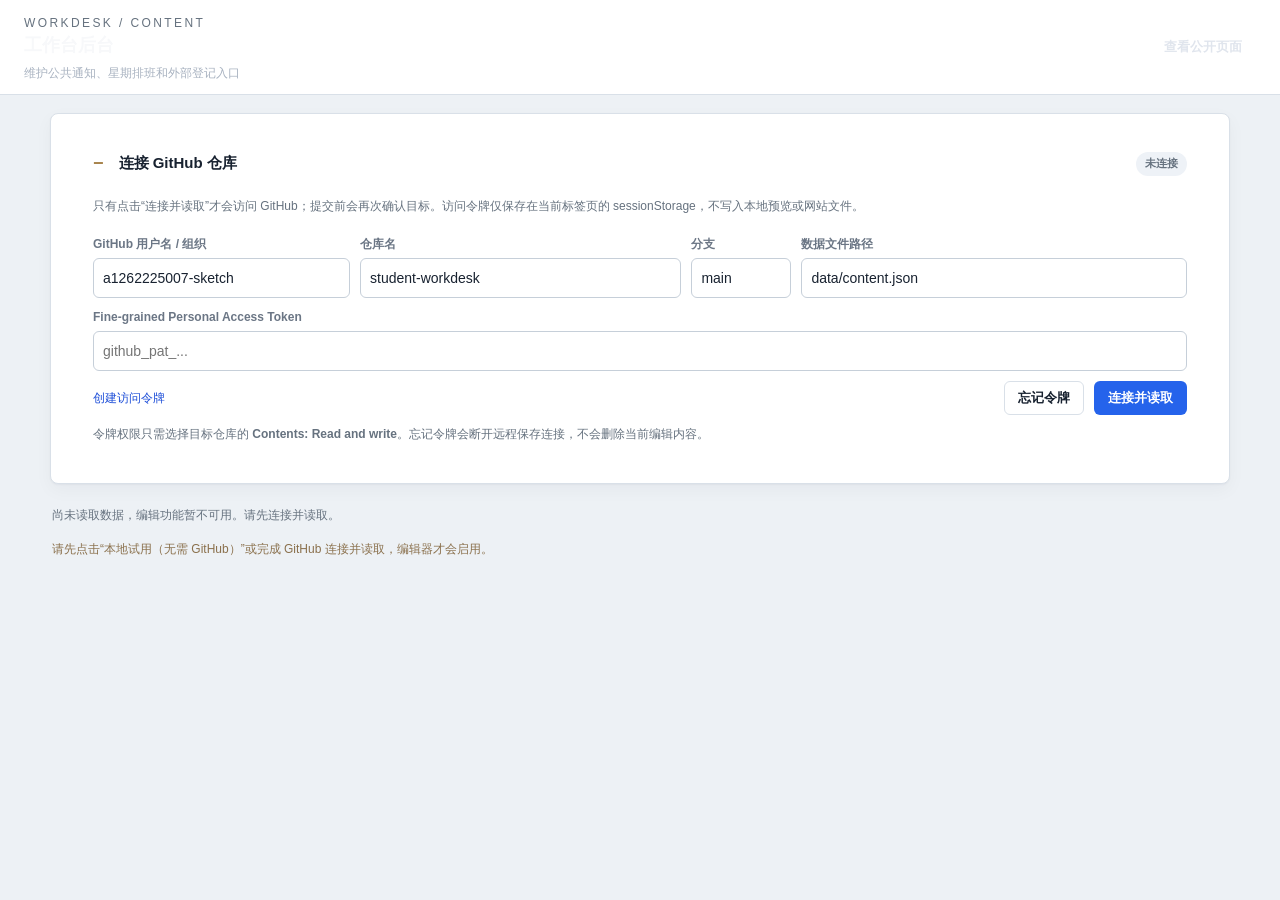
==== commit 553219a8: "Fix duplicate admin page markup" ====
--- a/admin.html
+++ b/admin.html
@@ -156,281 +156,3 @@
   <script src="admin.js?v=20260920b"></script>
 </body>
 </html>
-<!doctype html>
-<html lang="zh-CN">
-<head>
-  <meta charset="utf-8">
-  <meta name="viewport" content="width=device-width, initial-scale=1">
-  <meta name="color-scheme" content="light">
-  <title>工作台后台</title>
-  <link rel="stylesheet" href="admin.css">
-</head>
-<body>
-  <header class="admin-topbar">
-    <div>
-      <p class="eyebrow">WORKDESK / CONTENT</p>
-      <h1>工作台后台</h1>
-      <p>维护公共通知、星期排班和外部登记入口</p>
-    </div>
-    <a href="index.html" class="button button-secondary" target="_blank" rel="noopener">查看公开页面</a>
-  </header>
-
-  <main id="adminMain" class="admin-main" aria-busy="false">
-    <section id="localPanel" class="admin-panel local-panel" aria-labelledby="localHeading" hidden>
-      <div class="panel-heading">
-        <div>
-          <h2 id="localHeading">本地试用</h2>
-          <p>读取当前网站的 data/content.json，无需 GitHub 或访问令牌。</p>
-        </div>
-        <span class="badge badge-local">仅限本机</span>
-      </div>
-      <p id="localHelp" class="hint">预览草稿仅保存在此浏览器、当前本地站点中，不会修改本地文件，也不会提交到 GitHub。若需持久保存，请导出 JSON，再手动替换 data/content.json。普通公开页面仍读取文件，只有专用预览链接使用草稿。</p>
-      <div class="local-actions">
-        <button id="loadLocal" class="button button-primary" type="button" aria-describedby="localHelp">本地试用（无需 GitHub）</button>
-        <button id="reloadLocalFile" class="button button-secondary" type="button">重新读取本地文件</button>
-        <a id="viewLocalPreview" class="button button-secondary" href="index.html?preview=1" target="_blank" rel="noopener">查看本地预览</a>
-      </div>
-      <p class="hint">本地试用优先恢复已保存的预览草稿；重新读取会放弃当前修改并清除草稿。保存后请打开或刷新预览页面。</p>
-    </section>
-
-    <details id="githubDetails" class="admin-panel connection-panel" open>
-      <summary><span id="githubHeading">连接 GitHub 仓库</span><span id="connectionBadge" class="badge">未连接</span></summary>
-      <p class="hint">只有点击“连接并读取”才会访问 GitHub；提交前会再次确认目标。访问令牌仅保存在当前标签页的 sessionStorage，不写入本地预览或网站文件。</p>
-      <form id="connectionForm">
-        <fieldset id="connectionFields" class="connection-grid">
-          <legend class="sr-only">GitHub 连接设置</legend>
-          <label for="owner">
-            <span>GitHub 用户名 / 组织</span>
-            <input id="owner" name="owner" value="a1262225007-sketch" autocomplete="username" spellcheck="false" required>
-          </label>
-          <label for="repo">
-            <span>仓库名</span>
-            <input id="repo" name="repo" value="student-workdesk" spellcheck="false" required>
-          </label>
-          <label for="branch">
-            <span>分支</span>
-            <input id="branch" name="branch" value="main" spellcheck="false" required>
-          </label>
-          <label for="filePath">
-            <span>数据文件路径</span>
-            <input id="filePath" name="filePath" value="data/content.json" spellcheck="false" required>
-          </label>
-          <label for="token" class="token-field">
-            <span>Fine-grained Personal Access Token</span>
-            <input id="token" name="token" type="password" autocomplete="off" spellcheck="false" placeholder="github_pat_..." aria-describedby="tokenHelp" required>
-          </label>
-          <div class="connection-actions">
-            <a class="text-link" href="https://github.com/settings/personal-access-tokens/new" target="_blank" rel="noopener noreferrer">创建访问令牌</a>
-            <div class="button-group">
-              <button id="forgetToken" class="button button-secondary" type="button">忘记令牌</button>
-              <button id="connectGithub" class="button button-primary" type="submit">连接并读取</button>
-            </div>
-          </div>
-        </fieldset>
-      </form>
-      <p id="tokenHelp" class="hint">令牌权限只需选择目标仓库的 <strong>Contents: Read and write</strong>。忘记令牌会断开远程保存连接，不会删除当前编辑内容。</p>
-    </details>
-
-    <p id="sourceStatus" class="source-status" role="status">尚未读取数据，编辑功能暂不可用。请先连接并读取。</p>
-    <p id="errorMessage" class="error-message" role="alert" hidden></p>
-    <noscript><p class="error-message">请启用 JavaScript 后使用内容编辑功能。</p></noscript>
-
-    <fieldset id="editor" class="editor hidden" disabled>
-      <legend class="sr-only">工作台内容编辑</legend>
-      <section class="admin-panel" aria-labelledby="noticesHeading">
-        <div class="panel-heading">
-          <div>
-            <h2 id="noticesHeading">公共通知</h2>
-            <p>置顶通知优先显示；本地修改需先保存预览，远程修改需提交后才生效。</p>
-          </div>
-          <button id="addNotice" class="button button-secondary" type="button">添加通知</button>
-        </div>
-        <div id="noticeEditor" class="editor-list"></div>
-      </section>
-
-      <section class="admin-panel" aria-labelledby="dutyHeading">
-        <div class="panel-heading">
-          <div>
-            <h2 id="dutyHeading">星期值班</h2>
-            <p>首页按星期展示值班人员；时间和事项字段保留用于兼容旧数据。</p>
-          </div>
-          <button id="addDuty" class="button button-secondary" type="button">添加班次</button>
-        </div>
-        <div id="dutyEditor" class="editor-list"></div>
-      </section>
-
-      <section class="admin-panel" aria-labelledby="attentionHeading">
-        <div class="panel-heading">
-          <div>
-            <h2 id="attentionHeading">注意事项</h2>
-            <p>维护首页黄色区域显示的提醒内容。</p>
-          </div>
-          <button id="addAttention" class="button button-secondary" type="button">添加注意事项</button>
-        </div>
-        <div id="attentionEditor" class="editor-list"></div>
-      </section>
-
-      <section class="admin-panel" aria-labelledby="externalHeading">
-        <div class="panel-heading">
-          <div>
-            <h2 id="externalHeading">活动处理快速登记</h2>
-            <p>填写无需登录即可提交的腾讯问卷、金山表单或其它外部登记网址。</p>
-          </div>
-        </div>
-        <div class="external-grid">
-          <label for="externalTitle">
-            <span>模块标题</span>
-            <input id="externalTitle">
-          </label>
-          <label for="externalButtonLabel">
-            <span>按钮文字</span>
-            <input id="externalButtonLabel">
-          </label>
-          <label for="externalUrl" class="full-width">
-            <span>外部登记网址</span>
-            <input id="externalUrl" type="url" placeholder="https://..." aria-describedby="externalUrlHelp">
-            <small id="externalUrlHelp" class="hint">仅支持完整的 https:// 或 http:// 网址；不使用时请留空。</small>
-          </label>
-          <label for="externalDescription" class="full-width">
-            <span>说明文字</span>
-            <textarea id="externalDescription" rows="3"></textarea>
-          </label>
-        </div>
-      </section>
-
-      <section class="sticky-actions" aria-label="保存与导出">
-        <span id="saveStatus" role="status">尚未读取</span>
-        <div class="button-group">
-          <button id="exportJson" class="button button-secondary" type="button" disabled>导出 JSON</button>
-          <button id="saveLocalPreview" class="button button-primary" type="button" hidden disabled>保存本地预览</button>
-          <button id="saveChanges" class="button button-secondary" type="button" disabled>提交到 GitHub</button>
-        </div>
-      </section>
-    </fieldset>
-  </main>
-
-  <div id="toastRegion" class="toast-region" role="status" aria-live="polite"></div>
-  <script src="admin.js"></script>
-</body>
-</html>
-<!doctype html>
-<html lang="zh-CN">
-<head>
-  <meta charset="utf-8">
-  <meta name="viewport" content="width=device-width, initial-scale=1">
-  <meta name="color-scheme" content="light">
-  <title>工作台后台</title>
-  <link rel="stylesheet" href="admin.css">
-</head>
-<body>
-  <header class="admin-topbar">
-    <div>
-      <h1>工作台后台</h1>
-      <p>维护公共通知、星期排班和外部登记入口</p>
-    </div>
-    <a href="index.html" class="button button-secondary" target="_blank" rel="noopener">查看公开页面</a>
-  </header>
-
-  <main class="admin-main">
-    <section class="admin-panel connection-panel">
-      <div class="panel-heading">
-        <div>
-          <h2>连接 GitHub 仓库</h2>
-          <p>访问令牌只保存在当前浏览器标签页，不会写入网站文件。</p>
-        </div>
-        <span id="connectionBadge" class="badge">未连接</span>
-      </div>
-
-      <form id="connectionForm" class="connection-grid">
-        <label>
-          <span>GitHub 用户名</span>
-          <input id="owner" name="owner" autocomplete="username" placeholder="例如 vv-88" required>
-        </label>
-        <label>
-          <span>仓库名</span>
-          <input id="repo" name="repo" placeholder="例如 student-workdesk" required>
-        </label>
-        <label>
-          <span>分支</span>
-          <input id="branch" name="branch" value="main" required>
-        </label>
-        <label>
-          <span>数据文件路径</span>
-          <input id="filePath" name="filePath" value="data/content.json" required>
-        </label>
-        <label class="token-field">
-          <span>Fine-grained Personal Access Token</span>
-          <input id="token" name="token" type="password" autocomplete="off" placeholder="github_pat_..." required>
-        </label>
-        <div class="connection-actions">
-          <a class="text-link" href="https://github.com/settings/personal-access-tokens/new" target="_blank" rel="noopener">创建访问令牌</a>
-          <button class="button button-primary" type="submit">连接并读取</button>
-        </div>
-      </form>
-      <p class="hint">令牌权限只需要选择该仓库的 <strong>Contents: Read and write</strong>。</p>
-    </section>
-
-    <div id="editor" class="editor hidden">
-      <section class="admin-panel">
-        <div class="panel-heading">
-          <div>
-            <h2>公共通知</h2>
-            <p>所有访问者都能看到，置顶通知优先显示。</p>
-          </div>
-          <button id="addNotice" class="button button-secondary" type="button">添加通知</button>
-        </div>
-        <div id="noticeEditor" class="editor-list"></div>
-      </section>
-
-      <section class="admin-panel">
-        <div class="panel-heading">
-          <div>
-            <h2>星期排班</h2>
-            <p>按星期展示，同一星期下按时间排序。</p>
-          </div>
-          <button id="addDuty" class="button button-secondary" type="button">添加班次</button>
-        </div>
-        <div id="dutyEditor" class="editor-list"></div>
-      </section>
-
-      <section class="admin-panel">
-        <div class="panel-heading">
-          <div>
-            <h2>活动处理快速登记</h2>
-            <p>填写一个无需登录即可提交的腾讯问卷、金山表单或其它外部登记网址。</p>
-          </div>
-        </div>
-        <div class="external-grid">
-          <label>
-            <span>模块标题</span>
-            <input id="externalTitle">
-          </label>
-          <label>
-            <span>按钮文字</span>
-            <input id="externalButtonLabel">
-          </label>
-          <label class="full-width">
-            <span>外部登记网址</span>
-            <input id="externalUrl" type="url" placeholder="https://...">
-          </label>
-          <label class="full-width">
-            <span>说明文字</span>
-            <textarea id="externalDescription" rows="3"></textarea>
-          </label>
-        </div>
-      </section>
-
-      <section class="sticky-actions">
-        <span id="saveStatus">尚未保存</span>
-        <div>
-          <button id="exportJson" class="button button-secondary" type="button">导出 JSON</button>
-          <button id="saveChanges" class="button button-primary" type="button">提交到 GitHub</button>
-        </div>
-      </section>
-    </div>
-  </main>
-
-  <div id="toastRegion" class="toast-region" aria-live="polite"></div>
-  <script src="admin.js"></script>
-</body>
-</html>
--- a/admin.css
+++ b/admin.css
@@ -1,3 +1,103 @@
+:root { --bg:#f6f7f9; --surface:#fff; --surface-2:#fafbfc; --ink:#263141; --muted:#75808c; --line:#e6e9ed; --gold:#a8844d; --radius:10px; }
+* { box-sizing:border-box; }
+body { margin:0; background:var(--bg); color:var(--ink); font:14px/1.65 "Segoe UI","Microsoft YaHei UI","PingFang SC",sans-serif; -webkit-font-smoothing:antialiased; }
+[hidden],.hidden { display:none!important; }
+button,input,select,textarea { font:inherit; color:inherit; }
+a,button { -webkit-tap-highlight-color:transparent; }
+button { cursor:pointer; }
+button:disabled { opacity:.45; cursor:not-allowed; }
+a:focus-visible,button:focus-visible,input:focus,textarea:focus,select:focus,summary:focus-visible { outline:2px solid #a8844d85; outline-offset:3px; }
+h1,h2,p { margin:0; }
+.sr-only { position:absolute; width:1px; height:1px; overflow:hidden; clip:rect(0,0,0,0); white-space:nowrap; }
+.admin-topbar { display:flex; justify-content:space-between; align-items:center; gap:24px; padding:26px max(28px,calc((100% - 1160px)/2)); background:#101826; border-bottom:3px solid var(--gold); color:#f7f8fa; }
+.admin-topbar h1 { font-size:24px; font-weight:600; letter-spacing:.04em; }
+.eyebrow { font-size:10px; letter-spacing:.2em; color:#c6b18f; margin-bottom:6px; }
+.admin-topbar p:last-child { font-size:12px; color:#a8b2c0; margin-top:5px; }
+.admin-topbar .button { background:transparent; border-color:#ffffff30; color:#e0e5ed; }
+.admin-topbar .button:hover { background:#ffffff10; }
+.admin-main { width:min(1160px,calc(100% - 56px)); margin:30px auto 60px; }
+.admin-panel { min-width:0; background:var(--surface); border:1px solid var(--line); border-radius:var(--radius); margin-bottom:22px; padding:26px; box-shadow:0 3px 18px #10182607; }
+.local-panel { border-left:3px solid var(--gold); }
+.panel-heading { display:flex; align-items:center; justify-content:space-between; gap:20px; margin-bottom:20px; }
+.panel-heading h2 { font-size:18px; font-weight:600; }
+.panel-heading p { font-size:12px; color:var(--muted); margin-top:5px; }
+.badge { display:inline-flex; align-items:center; border-radius:4px; padding:4px 9px; background:#f0f3f6; color:#657182; font-size:11px; white-space:nowrap; }
+.badge-local { background:#f6f0e6; color:#8c7049; }
+.badge.connected { background:#edf4f0; color:#587968; }
+.hint { font-size:12px; color:var(--muted); margin-top:10px; overflow-wrap:anywhere; }
+.local-actions,.button-group { display:flex; gap:10px; flex-wrap:wrap; }
+.local-actions { margin-top:18px; }
+.button { display:inline-flex; align-items:center; justify-content:center; gap:8px; min-height:40px; padding:9px 16px; font-size:13px; font-weight:600; text-decoration:none; border:1px solid var(--line); border-radius:6px; background:#fff; transition:background .15s; }
+.button-primary { background:#101826; border-color:#101826; color:#fff; }
+.button-primary:hover { background:#29364a; }
+.button-secondary:hover { background:#f3f5f7; }
+.button-danger { background:transparent; color:#a0736b; border-color:transparent; font-size:12px; font-weight:400; justify-self:end; }
+.button-danger:hover { background:#f9eeeb; color:#925347; }
+.connection-panel { padding:0; }
+.connection-panel summary { display:flex; align-items:center; gap:15px; padding:20px 26px; cursor:pointer; font-size:15px; font-weight:600; list-style:none; }
+.connection-panel summary::-webkit-details-marker { display:none; }
+.connection-panel summary::before { content:"＋"; color:var(--gold); font-size:18px; }
+.connection-panel[open] summary::before { content:"−"; }
+.connection-panel summary .badge { margin-left:auto; }
+.connection-panel > .hint,.connection-panel > form { margin-left:26px; margin-right:26px; }
+.connection-panel > .hint:first-of-type { margin-top:0; }
+.connection-panel > #tokenHelp { margin-bottom:24px; }
+.connection-grid { display:grid; grid-template-columns:1fr 1fr .6fr 1.2fr; gap:18px; border:0; min-width:0; padding:20px 0 0; margin:0; }
+label { display:flex; flex-direction:column; gap:7px; min-width:0; }
+label > span { font-size:12px; color:#6b7685; font-weight:600; }
+input,textarea,select { width:100%; min-width:0; background:#fff; border:1px solid #dce1e7; border-radius:5px; padding:9px 11px; }
+input,select { min-height:40px; }
+textarea { min-height:85px; resize:vertical; }
+.token-field,.connection-actions,.full-width { grid-column:1/-1; }
+.connection-actions { display:flex; justify-content:space-between; align-items:center; gap:16px; }
+.text-link { font-size:12px; color:#846b48; text-underline-offset:4px; }
+.source-status { font-size:12px; color:var(--muted); padding:0 2px; margin:22px 0 6px; }
+.editor-hint { font-size:12px; color:#8a704c; padding:0 2px; margin:0 0 16px; }
+.error-message { background:#fff2ee; border-radius:6px; padding:14px 18px; color:#9b6255; font-size:13px; margin-bottom:20px; overflow-wrap:anywhere; }
+.editor { border:0; min-width:0; padding:0; margin:0; }
+.editor-list { display:flex; flex-direction:column; gap:16px; }
+.edit-card { display:grid; gap:14px; align-items:end; padding:20px; background:var(--surface-2); border:1px solid #edf0f3; border-radius:6px; min-width:0; }
+.notice-edit { grid-template-columns:minmax(0,1fr) auto; }
+.notice-edit > label:nth-child(1),.notice-edit > label:nth-child(2) { grid-column:1/-1; }
+.attention-edit { grid-template-columns:minmax(0,1fr) auto; }
+.attention-edit > label:nth-child(1),.attention-edit > label:nth-child(2) { grid-column:1/-1; }
+.pin-label { display:flex; flex-direction:row; gap:8px; align-items:center; justify-self:start; min-height:36px; }
+.pin-label input { width:15px; height:15px; min-height:0; accent-color:var(--gold); }
+.pin-label span { font-weight:400; }
+.duty-edit { grid-template-columns:90px 130px minmax(0,1fr) minmax(0,1fr) auto; }
+.external-grid { display:grid; grid-template-columns:1fr 1fr; gap:18px; }
+.external-grid .hint { margin:0; font-weight:400; }
+.sticky-actions { display:flex; align-items:center; justify-content:space-between; gap:16px; position:sticky; bottom:16px; padding:16px 20px; border:1px solid #dee3e9; border-radius:8px; background:#fff; box-shadow:0 7px 30px #1018260f; z-index:20; }
+#saveStatus { color:var(--muted); font-size:12px; }
+.empty-state { text-align:center; padding:32px 18px; color:var(--muted); background:var(--surface-2); border-radius:6px; font-size:13px; }
+.toast-region { position:fixed; right:22px; top:20px; z-index:60; max-width:min(380px,calc(100% - 44px)); pointer-events:none; }
+.toast { padding:12px 18px; margin-bottom:8px; background:#26344a; color:#fff; border-radius:6px; box-shadow:0 6px 24px #10182625; font-size:13px; overflow-wrap:anywhere; }
+@media(max-width:1000px) {
+  .connection-grid { grid-template-columns:1fr 1fr; }
+  .duty-edit { grid-template-columns:1fr 1fr; }
+  .duty-edit .button { grid-column:2; }
+}
+@media(max-width:600px) {
+  .admin-topbar { padding:24px 20px; align-items:flex-start; flex-direction:column; gap:16px; }
+  .admin-topbar h1 { font-size:22px; }
+  .admin-main { width:calc(100% - 32px); margin-top:22px; }
+  .admin-panel { padding:20px; }
+  .connection-panel { padding:0; }
+  .connection-panel summary { padding:20px; }
+  .connection-panel > .hint,.connection-panel > form { margin-left:20px; margin-right:20px; }
+  .connection-grid,.external-grid { grid-template-columns:minmax(0,1fr); }
+  .connection-actions { align-items:stretch; flex-direction:column; }
+  .button-group { flex-wrap:wrap; }
+  .panel-heading { align-items:flex-start; gap:12px; }
+  .panel-heading .button { padding:8px 10px; white-space:nowrap; }
+  .edit-card { padding:14px; }
+  .sticky-actions { position:static; flex-direction:column; align-items:stretch; padding:17px; }
+  .sticky-actions .button-group .button { flex:1; }
+  .local-actions { flex-direction:column; }
+  .duty-edit { grid-template-columns:minmax(0,1fr); }
+  .duty-edit .button { grid-column:auto; }
+}
+@media(prefers-reduced-motion:reduce) { * { transition:none!important; } }
 :root { --bg:#f6f7f9; --surface:#fff; --surface-2:#fafbfc; --ink:#263141; --muted:#75808c; --line:#e6e9ed; --gold:#a8844d; --radius:10px; }
 * { box-sizing:border-box; }
 body { margin:0; background:var(--bg); color:var(--ink); font:14px/1.65 "Segoe UI","Microsoft YaHei UI","PingFang SC",sans-serif; -webkit-font-smoothing:antialiased; }
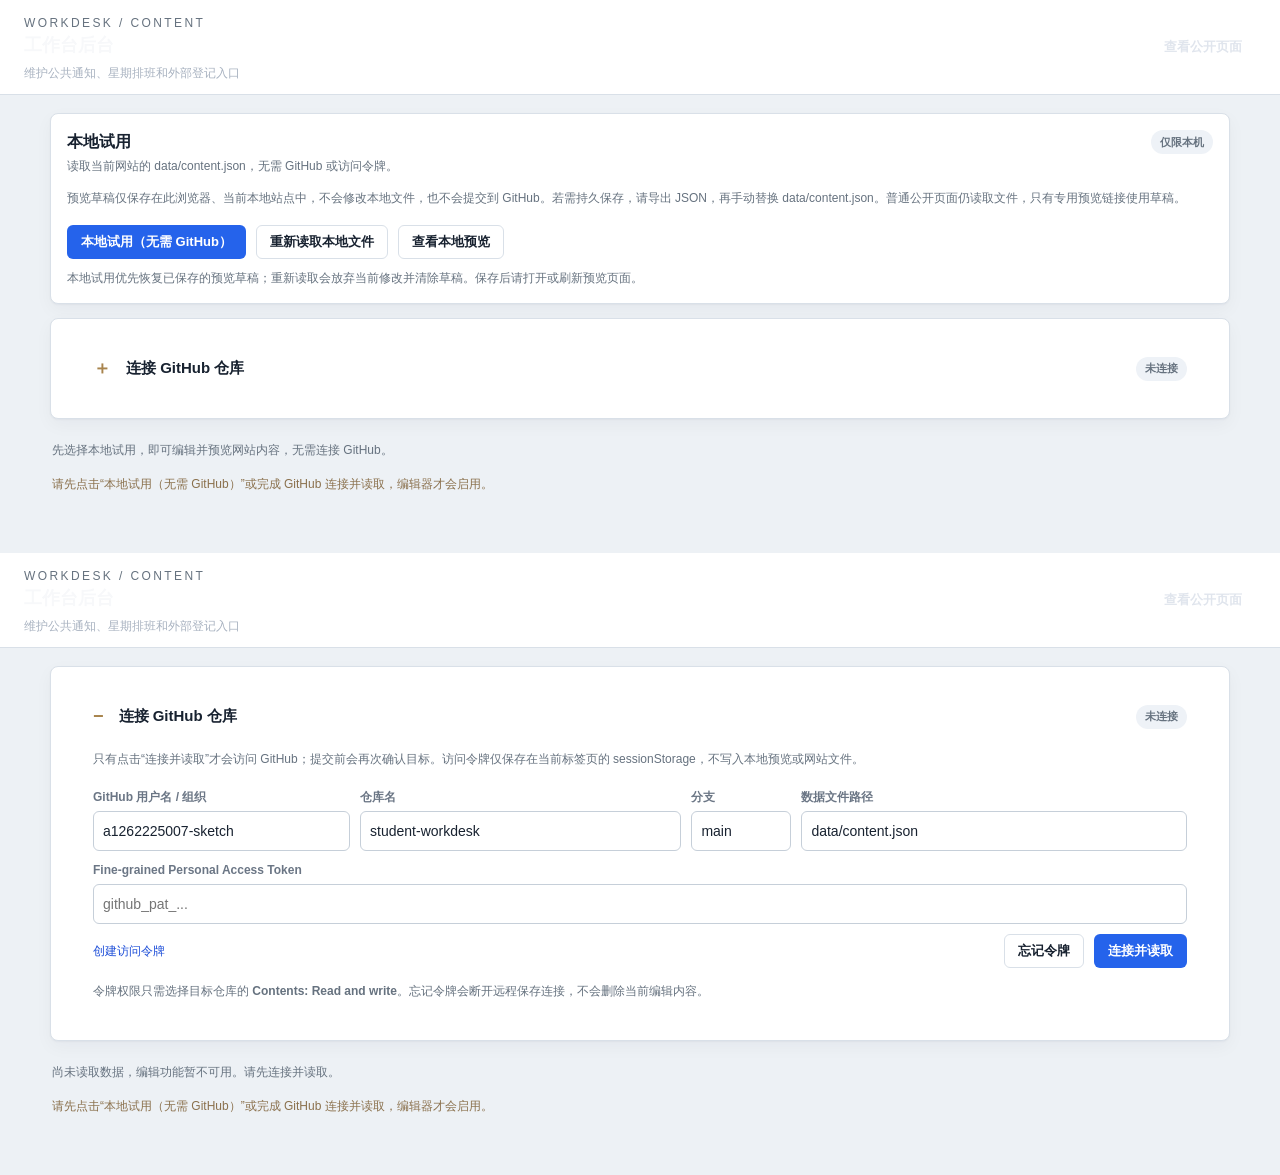
==== commit 5118bfe0: "Add patrol duty admin section" ====
--- a/admin.html
+++ b/admin.html
@@ -1,4 +1,171 @@
-<!doctype html>
+<html lang="zh-CN"><head>
+  <meta charset="utf-8">
+  <meta name="viewport" content="width=device-width, initial-scale=1">
+  <meta name="color-scheme" content="light">
+  <title>工作台后台</title>
+  <link rel="stylesheet" href="admin.css?v=20260920b">
+</head>
+<body>
+  <header class="admin-topbar">
+    <div>
+      <p class="eyebrow">WORKDESK / CONTENT</p>
+      <h1>工作台后台</h1>
+      <p>维护公共通知、星期排班和外部登记入口</p>
+    </div>
+    <a href="index.html" class="button button-secondary" target="_blank" rel="noopener">查看公开页面</a>
+  </header>
+
+  <main id="adminMain" class="admin-main" aria-busy="false">
+    <section id="localPanel" class="admin-panel local-panel" aria-labelledby="localHeading">
+      <div class="panel-heading">
+        <div>
+          <h2 id="localHeading">本地试用</h2>
+          <p>读取当前网站的 data/content.json，无需 GitHub 或访问令牌。</p>
+        </div>
+        <span class="badge badge-local">仅限本机</span>
+      </div>
+      <p id="localHelp" class="hint">预览草稿仅保存在此浏览器、当前本地站点中，不会修改本地文件，也不会提交到 GitHub。若需持久保存，请导出 JSON，再手动替换 data/content.json。普通公开页面仍读取文件，只有专用预览链接使用草稿。</p>
+      <div class="local-actions">
+        <button id="loadLocal" class="button button-primary" type="button" aria-describedby="localHelp">本地试用（无需 GitHub）</button>
+        <button id="reloadLocalFile" class="button button-secondary" type="button">重新读取本地文件</button>
+        <a id="viewLocalPreview" class="button button-secondary" href="index.html?preview=1" target="_blank" rel="noopener">查看本地预览</a>
+      </div>
+      <p class="hint">本地试用优先恢复已保存的预览草稿；重新读取会放弃当前修改并清除草稿。保存后请打开或刷新预览页面。</p>
+    </section>
+
+    <details id="githubDetails" class="admin-panel connection-panel">
+      <summary><span id="githubHeading">连接 GitHub 仓库</span><span id="connectionBadge" class="badge">未连接</span></summary>
+      <p class="hint">只有点击“连接并读取”才会访问 GitHub；提交前会再次确认目标。访问令牌仅保存在当前标签页的 sessionStorage，不写入本地预览或网站文件。</p>
+      <form id="connectionForm">
+        <fieldset id="connectionFields" class="connection-grid">
+          <legend class="sr-only">GitHub 连接设置</legend>
+          <label for="owner">
+            <span>GitHub 用户名 / 组织</span>
+            <input id="owner" name="owner" value="a1262225007-sketch" autocomplete="username" spellcheck="false" required="">
+          </label>
+          <label for="repo">
+            <span>仓库名</span>
+            <input id="repo" name="repo" value="student-workdesk" spellcheck="false" required="">
+          </label>
+          <label for="branch">
+            <span>分支</span>
+            <input id="branch" name="branch" value="main" spellcheck="false" required="">
+          </label>
+          <label for="filePath">
+            <span>数据文件路径</span>
+            <input id="filePath" name="filePath" value="data/content.json" spellcheck="false" required="">
+          </label>
+          <label for="token" class="token-field">
+            <span>Fine-grained Personal Access Token</span>
+            <input id="token" name="token" type="password" autocomplete="off" spellcheck="false" placeholder="github_pat_..." aria-describedby="tokenHelp" required="">
+          </label>
+          <div class="connection-actions">
+            <a class="text-link" href="https://github.com/settings/personal-access-tokens/new" target="_blank" rel="noopener noreferrer">创建访问令牌</a>
+            <div class="button-group">
+              <button id="forgetToken" class="button button-secondary" type="button">忘记令牌</button>
+              <button id="connectGithub" class="button button-primary" type="submit">连接并读取</button>
+            </div>
+          </div>
+        </fieldset>
+      </form>
+      <p id="tokenHelp" class="hint">令牌权限只需选择目标仓库的 <strong>Contents: Read and write</strong>。忘记令牌会断开远程保存连接，不会删除当前编辑内容。</p>
+    </details>
+
+    <p id="sourceStatus" class="source-status" role="status">先选择本地试用，即可编辑并预览网站内容，无需连接 GitHub。</p>
+    <p id="editorHint" class="editor-hint" role="status">请先点击“本地试用（无需 GitHub）”或完成 GitHub 连接并读取，编辑器才会启用。</p>
+    <p id="errorMessage" class="error-message" role="alert" hidden=""></p>
+    <noscript><p class="error-message">请启用 JavaScript 后使用内容编辑功能。</p></noscript>
+
+    <fieldset id="editor" class="editor hidden" disabled="">
+      <legend class="sr-only">工作台内容编辑</legend>
+      <section class="admin-panel" aria-labelledby="noticesHeading">
+        <div class="panel-heading">
+          <div>
+            <h2 id="noticesHeading">公共通知</h2>
+            <p>置顶通知优先显示；本地修改需先保存预览，远程修改需提交后才生效。</p>
+          </div>
+          <button id="addNotice" class="button button-secondary" type="button">添加通知</button>
+        </div>
+        <div id="noticeEditor" class="editor-list"></div>
+      </section>
+
+      <section class="admin-panel" aria-labelledby="dutyHeading">
+        <div class="panel-heading">
+          <div>
+            <h2 id="dutyHeading">星期值班</h2>
+            <p>首页只展示星期和值班人员；旧数据中的时间和事项会在下次保存时清理。</p>
+          </div>
+          <button id="addDuty" class="button button-secondary" type="button">添加班次</button>
+        </div>
+        <div id="dutyEditor" class="editor-list"></div>
+      </section>
+
+      <section class="admin-panel" aria-labelledby="attentionHeading">
+        <div class="panel-heading">
+          <div>
+            <h2 id="attentionHeading">注意事项</h2>
+            <p>维护首页黄色区域显示的提醒内容。</p>
+          </div>
+          <button id="addAttention" class="button button-secondary" type="button">添加注意事项</button>
+        </div>
+        <div id="attentionEditor" class="editor-list"></div>
+      </section>
+
+      <section class="admin-panel" aria-labelledby="patrolHeading">
+        <div class="panel-heading">
+          <div>
+            <h2 id="patrolHeading">巡逻值班</h2>
+            <p>三周轮换，每组负责一周。</p>
+          </div>
+          <button id="addPatrolDuty" class="button button-secondary" type="button">添加巡逻周次</button>
+        </div>
+        <div id="patrolDutyEditor" class="editor-list"></div>
+      </section>
+
+      <section class="admin-panel" aria-labelledby="externalHeading">
+        <div class="panel-heading">
+          <div>
+            <h2 id="externalHeading">活动处理快速登记</h2>
+            <p>填写无需登录即可提交的腾讯问卷、金山表单或其它外部登记网址。</p>
+          </div>
+        </div>
+        <div class="external-grid">
+          <label for="externalTitle">
+            <span>模块标题</span>
+            <input id="externalTitle">
+          </label>
+          <label for="externalButtonLabel">
+            <span>按钮文字</span>
+            <input id="externalButtonLabel">
+          </label>
+          <label for="externalUrl" class="full-width">
+            <span>外部登记网址</span>
+            <input id="externalUrl" type="url" placeholder="https://..." aria-describedby="externalUrlHelp">
+            <small id="externalUrlHelp" class="hint">仅支持完整的 https:// 或 http:// 网址；不使用时请留空。</small>
+          </label>
+          <label for="externalDescription" class="full-width">
+            <span>说明文字</span>
+            <textarea id="externalDescription" rows="3"></textarea>
+          </label>
+        </div>
+      </section>
+
+      <section class="sticky-actions" aria-label="保存与导出">
+        <span id="saveStatus" role="status">尚未读取</span>
+        <div class="button-group">
+          <button id="exportJson" class="button button-secondary" type="button" disabled="">导出 JSON</button>
+          <button id="saveLocalPreview" class="button button-primary" type="button" hidden="" disabled="">保存本地预览</button>
+          <button id="saveChanges" class="button button-secondary" type="button" disabled="" hidden="">提交到 GitHub</button>
+        </div>
+      </section>
+    </fieldset>
+  </main>
+
+  <div id="toastRegion" class="toast-region" role="status" aria-live="polite"></div>
+  <script src="admin.js?v=20260920b"></script>
+
+
+</body></html><!doctype html>
 <html lang="zh-CN">
 <head>
   <meta charset="utf-8">
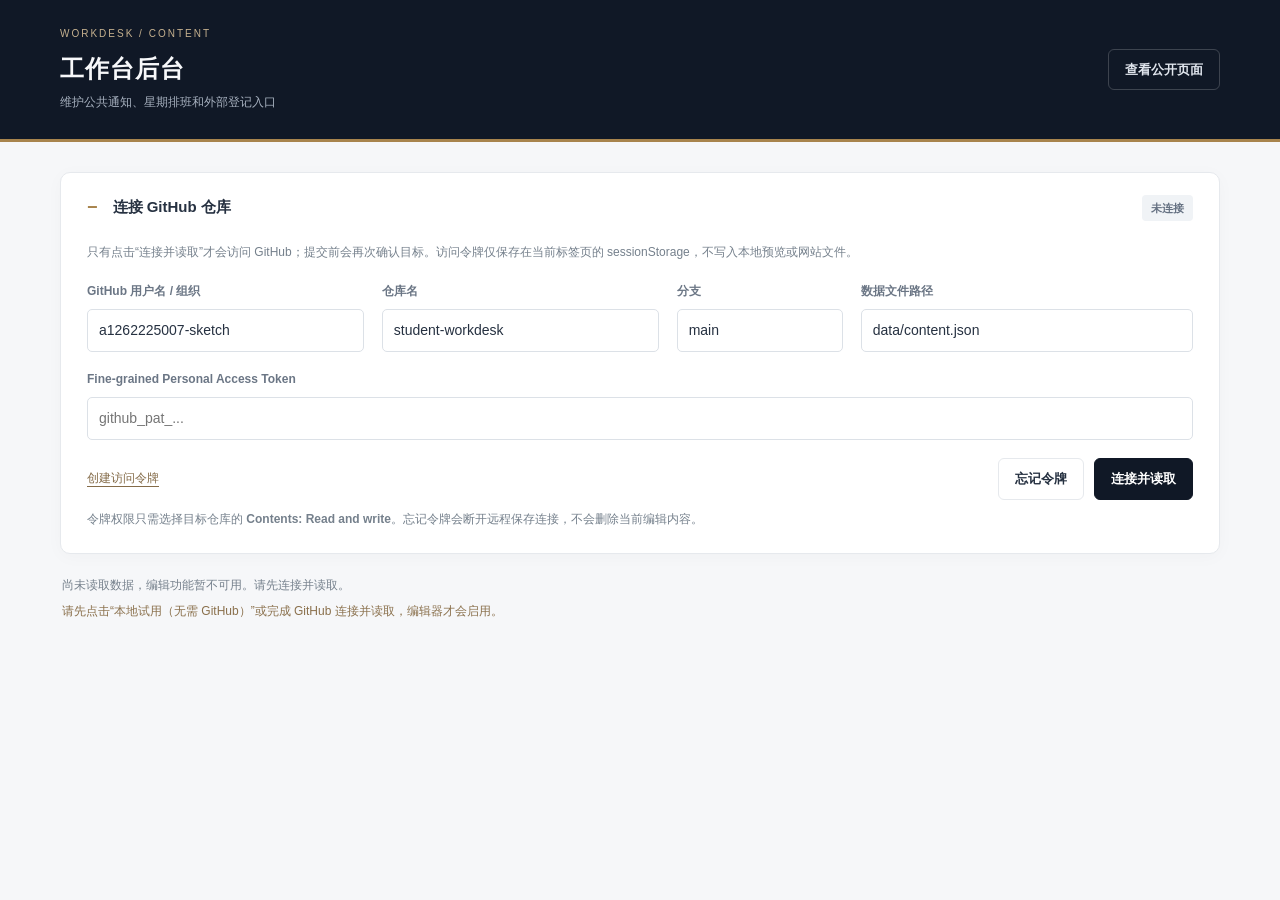
==== commit dfb6e8c4: "Repair corrupted workdesk assets and admin editor" ====
--- a/admin.html
+++ b/admin.html
@@ -1,178 +1,11 @@
-<html lang="zh-CN"><head>
-  <meta charset="utf-8">
-  <meta name="viewport" content="width=device-width, initial-scale=1">
-  <meta name="color-scheme" content="light">
-  <title>工作台后台</title>
-  <link rel="stylesheet" href="admin.css?v=20260920b">
-</head>
-<body>
-  <header class="admin-topbar">
-    <div>
-      <p class="eyebrow">WORKDESK / CONTENT</p>
-      <h1>工作台后台</h1>
-      <p>维护公共通知、星期排班和外部登记入口</p>
-    </div>
-    <a href="index.html" class="button button-secondary" target="_blank" rel="noopener">查看公开页面</a>
-  </header>
-
-  <main id="adminMain" class="admin-main" aria-busy="false">
-    <section id="localPanel" class="admin-panel local-panel" aria-labelledby="localHeading">
-      <div class="panel-heading">
-        <div>
-          <h2 id="localHeading">本地试用</h2>
-          <p>读取当前网站的 data/content.json，无需 GitHub 或访问令牌。</p>
-        </div>
-        <span class="badge badge-local">仅限本机</span>
-      </div>
-      <p id="localHelp" class="hint">预览草稿仅保存在此浏览器、当前本地站点中，不会修改本地文件，也不会提交到 GitHub。若需持久保存，请导出 JSON，再手动替换 data/content.json。普通公开页面仍读取文件，只有专用预览链接使用草稿。</p>
-      <div class="local-actions">
-        <button id="loadLocal" class="button button-primary" type="button" aria-describedby="localHelp">本地试用（无需 GitHub）</button>
-        <button id="reloadLocalFile" class="button button-secondary" type="button">重新读取本地文件</button>
-        <a id="viewLocalPreview" class="button button-secondary" href="index.html?preview=1" target="_blank" rel="noopener">查看本地预览</a>
-      </div>
-      <p class="hint">本地试用优先恢复已保存的预览草稿；重新读取会放弃当前修改并清除草稿。保存后请打开或刷新预览页面。</p>
-    </section>
-
-    <details id="githubDetails" class="admin-panel connection-panel">
-      <summary><span id="githubHeading">连接 GitHub 仓库</span><span id="connectionBadge" class="badge">未连接</span></summary>
-      <p class="hint">只有点击“连接并读取”才会访问 GitHub；提交前会再次确认目标。访问令牌仅保存在当前标签页的 sessionStorage，不写入本地预览或网站文件。</p>
-      <form id="connectionForm">
-        <fieldset id="connectionFields" class="connection-grid">
-          <legend class="sr-only">GitHub 连接设置</legend>
-          <label for="owner">
-            <span>GitHub 用户名 / 组织</span>
-            <input id="owner" name="owner" value="a1262225007-sketch" autocomplete="username" spellcheck="false" required="">
-          </label>
-          <label for="repo">
-            <span>仓库名</span>
-            <input id="repo" name="repo" value="student-workdesk" spellcheck="false" required="">
-          </label>
-          <label for="branch">
-            <span>分支</span>
-            <input id="branch" name="branch" value="main" spellcheck="false" required="">
-          </label>
-          <label for="filePath">
-            <span>数据文件路径</span>
-            <input id="filePath" name="filePath" value="data/content.json" spellcheck="false" required="">
-          </label>
-          <label for="token" class="token-field">
-            <span>Fine-grained Personal Access Token</span>
-            <input id="token" name="token" type="password" autocomplete="off" spellcheck="false" placeholder="github_pat_..." aria-describedby="tokenHelp" required="">
-          </label>
-          <div class="connection-actions">
-            <a class="text-link" href="https://github.com/settings/personal-access-tokens/new" target="_blank" rel="noopener noreferrer">创建访问令牌</a>
-            <div class="button-group">
-              <button id="forgetToken" class="button button-secondary" type="button">忘记令牌</button>
-              <button id="connectGithub" class="button button-primary" type="submit">连接并读取</button>
-            </div>
-          </div>
-        </fieldset>
-      </form>
-      <p id="tokenHelp" class="hint">令牌权限只需选择目标仓库的 <strong>Contents: Read and write</strong>。忘记令牌会断开远程保存连接，不会删除当前编辑内容。</p>
-    </details>
-
-    <p id="sourceStatus" class="source-status" role="status">先选择本地试用，即可编辑并预览网站内容，无需连接 GitHub。</p>
-    <p id="editorHint" class="editor-hint" role="status">请先点击“本地试用（无需 GitHub）”或完成 GitHub 连接并读取，编辑器才会启用。</p>
-    <p id="errorMessage" class="error-message" role="alert" hidden=""></p>
-    <noscript><p class="error-message">请启用 JavaScript 后使用内容编辑功能。</p></noscript>
-
-    <fieldset id="editor" class="editor hidden" disabled="">
-      <legend class="sr-only">工作台内容编辑</legend>
-      <section class="admin-panel" aria-labelledby="noticesHeading">
-        <div class="panel-heading">
-          <div>
-            <h2 id="noticesHeading">公共通知</h2>
-            <p>置顶通知优先显示；本地修改需先保存预览，远程修改需提交后才生效。</p>
-          </div>
-          <button id="addNotice" class="button button-secondary" type="button">添加通知</button>
-        </div>
-        <div id="noticeEditor" class="editor-list"></div>
-      </section>
-
-      <section class="admin-panel" aria-labelledby="dutyHeading">
-        <div class="panel-heading">
-          <div>
-            <h2 id="dutyHeading">星期值班</h2>
-            <p>首页只展示星期和值班人员；旧数据中的时间和事项会在下次保存时清理。</p>
-          </div>
-          <button id="addDuty" class="button button-secondary" type="button">添加班次</button>
-        </div>
-        <div id="dutyEditor" class="editor-list"></div>
-      </section>
-
-      <section class="admin-panel" aria-labelledby="attentionHeading">
-        <div class="panel-heading">
-          <div>
-            <h2 id="attentionHeading">注意事项</h2>
-            <p>维护首页黄色区域显示的提醒内容。</p>
-          </div>
-          <button id="addAttention" class="button button-secondary" type="button">添加注意事项</button>
-        </div>
-        <div id="attentionEditor" class="editor-list"></div>
-      </section>
-
-      <section class="admin-panel" aria-labelledby="patrolHeading">
-        <div class="panel-heading">
-          <div>
-            <h2 id="patrolHeading">巡逻值班</h2>
-            <p>三周轮换，每组负责一周。</p>
-          </div>
-          <button id="addPatrolDuty" class="button button-secondary" type="button">添加巡逻周次</button>
-        </div>
-        <div id="patrolDutyEditor" class="editor-list"></div>
-      </section>
-
-      <section class="admin-panel" aria-labelledby="externalHeading">
-        <div class="panel-heading">
-          <div>
-            <h2 id="externalHeading">活动处理快速登记</h2>
-            <p>填写无需登录即可提交的腾讯问卷、金山表单或其它外部登记网址。</p>
-          </div>
-        </div>
-        <div class="external-grid">
-          <label for="externalTitle">
-            <span>模块标题</span>
-            <input id="externalTitle">
-          </label>
-          <label for="externalButtonLabel">
-            <span>按钮文字</span>
-            <input id="externalButtonLabel">
-          </label>
-          <label for="externalUrl" class="full-width">
-            <span>外部登记网址</span>
-            <input id="externalUrl" type="url" placeholder="https://..." aria-describedby="externalUrlHelp">
-            <small id="externalUrlHelp" class="hint">仅支持完整的 https:// 或 http:// 网址；不使用时请留空。</small>
-          </label>
-          <label for="externalDescription" class="full-width">
-            <span>说明文字</span>
-            <textarea id="externalDescription" rows="3"></textarea>
-          </label>
-        </div>
-      </section>
-
-      <section class="sticky-actions" aria-label="保存与导出">
-        <span id="saveStatus" role="status">尚未读取</span>
-        <div class="button-group">
-          <button id="exportJson" class="button button-secondary" type="button" disabled="">导出 JSON</button>
-          <button id="saveLocalPreview" class="button button-primary" type="button" hidden="" disabled="">保存本地预览</button>
-          <button id="saveChanges" class="button button-secondary" type="button" disabled="" hidden="">提交到 GitHub</button>
-        </div>
-      </section>
-    </fieldset>
-  </main>
-
-  <div id="toastRegion" class="toast-region" role="status" aria-live="polite"></div>
-  <script src="admin.js?v=20260920b"></script>
-
-
-</body></html><!doctype html>
+<!doctype html>
 <html lang="zh-CN">
 <head>
   <meta charset="utf-8">
   <meta name="viewport" content="width=device-width, initial-scale=1">
   <meta name="color-scheme" content="light">
   <title>工作台后台</title>
-  <link rel="stylesheet" href="admin.css?v=20260920b">
+  <link rel="stylesheet" href="admin.css?v=20260929-clean">
 </head>
 <body>
   <header class="admin-topbar">
@@ -262,7 +95,7 @@
         <div class="panel-heading">
           <div>
             <h2 id="dutyHeading">星期值班</h2>
-            <p>首页按星期展示值班人员；时间和事项字段保留用于兼容旧数据。</p>
+            <p>首页只展示星期和值班人员；旧数据中的时间和事项会在下次保存时清理。</p>
           </div>
           <button id="addDuty" class="button button-secondary" type="button">添加班次</button>
         </div>
@@ -278,6 +111,17 @@
           <button id="addAttention" class="button button-secondary" type="button">添加注意事项</button>
         </div>
         <div id="attentionEditor" class="editor-list"></div>
+      </section>
+
+      <section class="admin-panel" aria-labelledby="patrolHeading">
+        <div class="panel-heading">
+          <div>
+            <h2 id="patrolHeading">巡逻值班</h2>
+            <p>三周轮换，每组负责一周。</p>
+          </div>
+          <button id="addPatrolDuty" class="button button-secondary" type="button">添加巡逻周次</button>
+        </div>
+        <div id="patrolDutyEditor" class="editor-list"></div>
       </section>
 
       <section class="admin-panel" aria-labelledby="externalHeading">
@@ -320,6 +164,6 @@
   </main>
 
   <div id="toastRegion" class="toast-region" role="status" aria-live="polite"></div>
-  <script src="admin.js?v=20260920b"></script>
+  <script src="admin.js?v=20260929-clean"></script>
 </body>
 </html>
--- a/admin.css
+++ b/admin.css
@@ -64,7 +64,8 @@
 .pin-label { display:flex; flex-direction:row; gap:8px; align-items:center; justify-self:start; min-height:36px; }
 .pin-label input { width:15px; height:15px; min-height:0; accent-color:var(--gold); }
 .pin-label span { font-weight:400; }
-.duty-edit { grid-template-columns:90px 130px minmax(0,1fr) minmax(0,1fr) auto; }
+.duty-edit { grid-template-columns:110px minmax(0,1fr) auto; }
+.patrol-duty-edit { grid-template-columns:110px 160px minmax(0,1fr) auto; }
 .external-grid { display:grid; grid-template-columns:1fr 1fr; gap:18px; }
 .external-grid .hint { margin:0; font-weight:400; }
 .sticky-actions { display:flex; align-items:center; justify-content:space-between; gap:16px; position:sticky; bottom:16px; padding:16px 20px; border:1px solid #dee3e9; border-radius:8px; background:#fff; box-shadow:0 7px 30px #1018260f; z-index:20; }
@@ -74,8 +75,8 @@
 .toast { padding:12px 18px; margin-bottom:8px; background:#26344a; color:#fff; border-radius:6px; box-shadow:0 6px 24px #10182625; font-size:13px; overflow-wrap:anywhere; }
 @media(max-width:1000px) {
   .connection-grid { grid-template-columns:1fr 1fr; }
-  .duty-edit { grid-template-columns:1fr 1fr; }
-  .duty-edit .button { grid-column:2; }
+  .duty-edit,.patrol-duty-edit { grid-template-columns:1fr 1fr; }
+  .duty-edit .button,.patrol-duty-edit .button { grid-column:2; }
 }
 @media(max-width:600px) {
   .admin-topbar { padding:24px 20px; align-items:flex-start; flex-direction:column; gap:16px; }
@@ -94,492 +95,7 @@
   .sticky-actions { position:static; flex-direction:column; align-items:stretch; padding:17px; }
   .sticky-actions .button-group .button { flex:1; }
   .local-actions { flex-direction:column; }
-  .duty-edit { grid-template-columns:minmax(0,1fr); }
-  .duty-edit .button { grid-column:auto; }
+  .duty-edit,.patrol-duty-edit { grid-template-columns:minmax(0,1fr); }
+  .duty-edit .button,.patrol-duty-edit .button { grid-column:auto; }
 }
 @media(prefers-reduced-motion:reduce) { * { transition:none!important; } }
-:root { --bg:#f6f7f9; --surface:#fff; --surface-2:#fafbfc; --ink:#263141; --muted:#75808c; --line:#e6e9ed; --gold:#a8844d; --radius:10px; }
-* { box-sizing:border-box; }
-body { margin:0; background:var(--bg); color:var(--ink); font:14px/1.65 "Segoe UI","Microsoft YaHei UI","PingFang SC",sans-serif; -webkit-font-smoothing:antialiased; }
-[hidden],.hidden { display:none!important; }
-button,input,select,textarea { font:inherit; color:inherit; }
-a,button { -webkit-tap-highlight-color:transparent; }
-button { cursor:pointer; }
-button:disabled { opacity:.45; cursor:not-allowed; }
-a:focus-visible,button:focus-visible,input:focus,textarea:focus,select:focus,summary:focus-visible { outline:2px solid #a8844d85; outline-offset:3px; }
-h1,h2,p { margin:0; }
-.sr-only { position:absolute; width:1px; height:1px; overflow:hidden; clip:rect(0,0,0,0); white-space:nowrap; }
-.admin-topbar { display:flex; justify-content:space-between; align-items:center; gap:24px; padding:26px max(28px,calc((100% - 1160px)/2)); background:#101826; border-bottom:3px solid var(--gold); color:#f7f8fa; }
-.admin-topbar h1 { font-size:24px; font-weight:600; letter-spacing:.04em; }
-.eyebrow { font-size:10px; letter-spacing:.2em; color:#c6b18f; margin-bottom:6px; }
-.admin-topbar p:last-child { font-size:12px; color:#a8b2c0; margin-top:5px; }
-.admin-topbar .button { background:transparent; border-color:#ffffff30; color:#e0e5ed; }
-.admin-topbar .button:hover { background:#ffffff10; }
-.admin-main { width:min(1160px,calc(100% - 56px)); margin:30px auto 60px; }
-.admin-panel { min-width:0; background:var(--surface); border:1px solid var(--line); border-radius:var(--radius); margin-bottom:22px; padding:26px; box-shadow:0 3px 18px #10182607; }
-.local-panel { border-left:3px solid var(--gold); }
-.panel-heading { display:flex; align-items:center; justify-content:space-between; gap:20px; margin-bottom:20px; }
-.panel-heading h2 { font-size:18px; font-weight:600; }
-.panel-heading p { font-size:12px; color:var(--muted); margin-top:5px; }
-.badge { display:inline-flex; align-items:center; border-radius:4px; padding:4px 9px; background:#f0f3f6; color:#657182; font-size:11px; white-space:nowrap; }
-.badge-local { background:#f6f0e6; color:#8c7049; }
-.badge.connected { background:#edf4f0; color:#587968; }
-.hint { font-size:12px; color:var(--muted); margin-top:10px; overflow-wrap:anywhere; }
-.local-actions,.button-group { display:flex; gap:10px; flex-wrap:wrap; }
-.local-actions { margin-top:18px; }
-.button { display:inline-flex; align-items:center; justify-content:center; gap:8px; min-height:40px; padding:9px 16px; font-size:13px; font-weight:600; text-decoration:none; border:1px solid var(--line); border-radius:6px; background:#fff; transition:background .15s; }
-.button-primary { background:#101826; border-color:#101826; color:#fff; }
-.button-primary:hover { background:#29364a; }
-.button-secondary:hover { background:#f3f5f7; }
-.button-danger { background:transparent; color:#a0736b; border-color:transparent; font-size:12px; font-weight:400; justify-self:end; }
-.button-danger:hover { background:#f9eeeb; color:#925347; }
-.connection-panel { padding:0; }
-.connection-panel summary { display:flex; align-items:center; gap:15px; padding:20px 26px; cursor:pointer; font-size:15px; font-weight:600; list-style:none; }
-.connection-panel summary::-webkit-details-marker { display:none; }
-.connection-panel summary::before { content:"＋"; color:var(--gold); font-size:18px; }
-.connection-panel[open] summary::before { content:"−"; }
-.connection-panel summary .badge { margin-left:auto; }
-.connection-panel > .hint,.connection-panel > form { margin-left:26px; margin-right:26px; }
-.connection-panel > .hint:first-of-type { margin-top:0; }
-.connection-panel > #tokenHelp { margin-bottom:24px; }
-.connection-grid { display:grid; grid-template-columns:1fr 1fr .6fr 1.2fr; gap:18px; border:0; min-width:0; padding:20px 0 0; margin:0; }
-label { display:flex; flex-direction:column; gap:7px; min-width:0; }
-label > span { font-size:12px; color:#6b7685; font-weight:600; }
-input,textarea,select { width:100%; min-width:0; background:#fff; border:1px solid #dce1e7; border-radius:5px; padding:9px 11px; }
-input,select { min-height:40px; }
-textarea { min-height:85px; resize:vertical; }
-.token-field,.connection-actions,.full-width { grid-column:1/-1; }
-.connection-actions { display:flex; justify-content:space-between; align-items:center; gap:16px; }
-.text-link { font-size:12px; color:#846b48; text-underline-offset:4px; }
-.source-status { font-size:12px; color:var(--muted); padding:0 2px; margin:22px 0 16px; }
-.error-message { background:#fff2ee; border-radius:6px; padding:14px 18px; color:#9b6255; font-size:13px; margin-bottom:20px; overflow-wrap:anywhere; }
-.editor { border:0; min-width:0; padding:0; margin:0; }
-.editor-list { display:flex; flex-direction:column; gap:16px; }
-.edit-card { display:grid; gap:14px; align-items:end; padding:20px; background:var(--surface-2); border:1px solid #edf0f3; border-radius:6px; min-width:0; }
-.notice-edit { grid-template-columns:minmax(0,1fr) auto; }
-.notice-edit > label:nth-child(1),.notice-edit > label:nth-child(2) { grid-column:1/-1; }
-.attention-edit { grid-template-columns:minmax(0,1fr) auto; }
-.attention-edit > label:nth-child(1),.attention-edit > label:nth-child(2) { grid-column:1/-1; }
-.pin-label { display:flex; flex-direction:row; gap:8px; align-items:center; justify-self:start; min-height:36px; }
-.pin-label input { width:15px; height:15px; min-height:0; accent-color:var(--gold); }
-.pin-label span { font-weight:400; }
-.duty-edit { grid-template-columns:90px 130px minmax(0,1fr) minmax(0,1fr) auto; }
-.external-grid { display:grid; grid-template-columns:1fr 1fr; gap:18px; }
-.external-grid .hint { margin:0; font-weight:400; }
-.sticky-actions { display:flex; align-items:center; justify-content:space-between; gap:16px; position:sticky; bottom:16px; padding:16px 20px; border:1px solid #dee3e9; border-radius:8px; background:#fff; box-shadow:0 7px 30px #1018260f; z-index:20; }
-#saveStatus { color:var(--muted); font-size:12px; }
-.empty-state { text-align:center; padding:32px 18px; color:var(--muted); background:var(--surface-2); border-radius:6px; font-size:13px; }
-.toast-region { position:fixed; right:22px; top:20px; z-index:60; max-width:min(380px,calc(100% - 44px)); pointer-events:none; }
-.toast { padding:12px 18px; margin-bottom:8px; background:#26344a; color:#fff; border-radius:6px; box-shadow:0 6px 24px #10182625; font-size:13px; overflow-wrap:anywhere; }
-@media(max-width:1000px) {
-  .connection-grid { grid-template-columns:1fr 1fr; }
-  .duty-edit { grid-template-columns:1fr 1fr; }
-  .duty-edit .button { grid-column:2; }
-}
-@media(max-width:600px) {
-  .admin-topbar { padding:24px 20px; align-items:flex-start; flex-direction:column; gap:16px; }
-  .admin-topbar h1 { font-size:22px; }
-  .admin-main { width:calc(100% - 32px); margin-top:22px; }
-  .admin-panel { padding:20px; }
-  .connection-panel { padding:0; }
-  .connection-panel summary { padding:20px; }
-  .connection-panel > .hint,.connection-panel > form { margin-left:20px; margin-right:20px; }
-  .connection-grid,.external-grid { grid-template-columns:minmax(0,1fr); }
-  .connection-actions { align-items:stretch; flex-direction:column; }
-  .button-group { flex-wrap:wrap; }
-  .panel-heading { align-items:flex-start; gap:12px; }
-  .panel-heading .button { padding:8px 10px; white-space:nowrap; }
-  .edit-card { padding:14px; }
-  .sticky-actions { position:static; flex-direction:column; align-items:stretch; padding:17px; }
-  .sticky-actions .button-group .button { flex:1; }
-  .local-actions { flex-direction:column; }
-  .duty-edit { grid-template-columns:minmax(0,1fr); }
-  .duty-edit .button { grid-column:auto; }
-}
-@media(prefers-reduced-motion:reduce) { * { transition:none!important; } }
-:root {
-  --bg: #edf1f5;
-  --surface: #ffffff;
-  --surface-2: #f6f8fb;
-  --ink: #182230;
-  --muted: #66727f;
-  --line: #d9e0e8;
-  --accent: #2563eb;
-  --accent-dark: #1d4ed8;
-  --green: #16855a;
-  --red: #c2433a;
-  --radius: 8px;
-}
-
-* {
-  box-sizing: border-box;
-}
-
-html,
-body {
-  margin: 0;
-  min-height: 100%;
-}
-
-body {
-  background: var(--bg);
-  color: var(--ink);
-  font-family: "Segoe UI", "Microsoft YaHei UI", "Microsoft YaHei", sans-serif;
-  font-size: 14px;
-  line-height: 1.5;
-}
-
-button,
-input,
-select,
-textarea {
-  font: inherit;
-  color: inherit;
-}
-
-button,
-a {
-  -webkit-tap-highlight-color: transparent;
-}
-
-input,
-select,
-textarea {
-  width: 100%;
-  border: 1px solid #c6cfd9;
-  border-radius: 6px;
-  background: #fff;
-}
-
-input,
-select {
-  height: 34px;
-  padding: 0 9px;
-}
-
-textarea {
-  min-height: 76px;
-  padding: 8px 9px;
-  resize: vertical;
-}
-
-input:focus,
-select:focus,
-textarea:focus {
-  outline: 2px solid rgba(37, 99, 235, 0.35);
-  outline-offset: 0;
-  border-color: var(--accent);
-}
-
-.hidden {
-  display: none !important;
-}
-
-.admin-topbar {
-  display: flex;
-  align-items: center;
-  justify-content: space-between;
-  gap: 18px;
-  min-height: 72px;
-  padding: 12px 24px;
-  border-bottom: 1px solid var(--line);
-  background: #fff;
-}
-
-.admin-topbar h1 {
-  margin: 0;
-  font-size: 18px;
-  letter-spacing: 0;
-}
-
-.admin-topbar p {
-  margin: 2px 0 0;
-  color: var(--muted);
-  font-size: 12px;
-}
-
-.admin-main {
-  width: min(1180px, calc(100% - 28px));
-  margin: 18px auto 60px;
-}
-
-.admin-panel {
-  padding: 16px;
-  margin-bottom: 14px;
-  border: 1px solid var(--line);
-  border-radius: var(--radius);
-  background: #fff;
-  box-shadow: 0 1px 2px rgba(20, 30, 45, 0.04), 0 6px 18px rgba(20, 30, 45, 0.04);
-}
-
-.panel-heading {
-  display: flex;
-  align-items: flex-start;
-  justify-content: space-between;
-  gap: 14px;
-  margin-bottom: 14px;
-}
-
-.panel-heading h2 {
-  margin: 0;
-  font-size: 16px;
-  letter-spacing: 0;
-}
-
-.panel-heading p {
-  margin: 3px 0 0;
-  color: var(--muted);
-  font-size: 12px;
-}
-
-.badge {
-  display: inline-flex;
-  align-items: center;
-  min-height: 24px;
-  padding: 2px 9px;
-  border-radius: 999px;
-  background: #eef2f7;
-  color: var(--muted);
-  font-size: 11px;
-  font-weight: 700;
-  white-space: nowrap;
-}
-
-.badge.connected {
-  background: #e9f7ef;
-  color: var(--green);
-}
-
-.connection-grid {
-  display: grid;
-  grid-template-columns: minmax(150px, 0.8fr) minmax(180px, 1fr) 100px minmax(220px, 1.2fr);
-  gap: 10px;
-}
-
-.connection-grid label,
-.external-grid label {
-  display: flex;
-  flex-direction: column;
-  gap: 5px;
-}
-
-.connection-grid label > span,
-.external-grid label > span {
-  font-size: 12px;
-  font-weight: 700;
-}
-
-.token-field {
-  grid-column: 1 / -1;
-}
-
-.connection-actions {
-  grid-column: 1 / -1;
-  display: flex;
-  align-items: center;
-  justify-content: space-between;
-  gap: 12px;
-}
-
-.text-link {
-  color: var(--accent-dark);
-  font-size: 12px;
-  text-decoration: none;
-}
-
-.text-link:hover {
-  text-decoration: underline;
-}
-
-.hint {
-  margin: 10px 0 0;
-  color: var(--muted);
-  font-size: 12px;
-}
-
-.button {
-  display: inline-flex;
-  align-items: center;
-  justify-content: center;
-  min-height: 34px;
-  padding: 5px 13px;
-  border: 1px solid transparent;
-  border-radius: 6px;
-  font-size: 13px;
-  font-weight: 700;
-  text-decoration: none;
-  cursor: pointer;
-}
-
-.button-primary {
-  background: var(--accent);
-  color: #fff;
-}
-
-.button-primary:hover {
-  background: var(--accent-dark);
-}
-
-.button-secondary {
-  border-color: var(--line);
-  background: #fff;
-  color: var(--ink);
-}
-
-.button-secondary:hover {
-  background: var(--surface-2);
-}
-
-.button-danger {
-  border-color: rgba(194, 67, 58, 0.28);
-  background: #fff;
-  color: var(--red);
-}
-
-.editor-list {
-  display: flex;
-  flex-direction: column;
-  gap: 10px;
-}
-
-.edit-card {
-  display: grid;
-  grid-template-columns: minmax(180px, 0.8fr) minmax(260px, 1.8fr) auto auto;
-  gap: 9px;
-  align-items: end;
-  padding: 12px;
-  border: 1px solid var(--line);
-  border-radius: 7px;
-  background: var(--surface-2);
-}
-
-.edit-card label {
-  display: flex;
-  flex-direction: column;
-  gap: 4px;
-  min-width: 0;
-}
-
-.edit-card label > span {
-  color: var(--muted);
-  font-size: 11px;
-  font-weight: 700;
-}
-
-.edit-card .pin-label {
-  display: flex;
-  align-items: center;
-  gap: 6px;
-  min-height: 34px;
-  color: var(--ink);
-  font-size: 12px;
-}
-
-.edit-card .pin-label input {
-  width: 16px;
-  height: 16px;
-}
-
-.edit-card.duty-edit {
-  grid-template-columns: 106px 145px minmax(180px, 1.2fr) minmax(220px, 1.5fr) auto;
-}
-
-.external-grid {
-  display: grid;
-  grid-template-columns: minmax(0, 1fr) minmax(0, 1fr);
-  gap: 12px;
-}
-
-.full-width {
-  grid-column: 1 / -1;
-}
-
-.sticky-actions {
-  position: sticky;
-  bottom: 14px;
-  z-index: 20;
-  display: flex;
-  align-items: center;
-  justify-content: space-between;
-  gap: 14px;
-  padding: 12px 14px;
-  border: 1px solid var(--line);
-  border-radius: 8px;
-  background: rgba(255, 255, 255, 0.96);
-  box-shadow: 0 12px 30px rgba(20, 30, 45, 0.14);
-  backdrop-filter: blur(8px);
-}
-
-.sticky-actions > div {
-  display: flex;
-  gap: 8px;
-}
-
-#saveStatus {
-  color: var(--muted);
-  font-size: 12px;
-}
-
-.toast-region {
-  position: fixed;
-  right: 18px;
-  bottom: 18px;
-  z-index: 40;
-  display: flex;
-  flex-direction: column;
-  gap: 8px;
-  max-width: min(380px, calc(100vw - 36px));
-}
-
-.toast {
-  padding: 10px 13px;
-  border-radius: 7px;
-  background: #1d2733;
-  color: #fff;
-  box-shadow: 0 8px 24px rgba(0, 0, 0, 0.18);
-  font-size: 12px;
-  overflow-wrap: anywhere;
-}
-
-@media (max-width: 900px) {
-  .connection-grid {
-    grid-template-columns: 1fr 1fr;
-  }
-
-  .token-field,
-  .connection-actions {
-    grid-column: 1 / -1;
-  }
-
-  .edit-card,
-  .edit-card.duty-edit {
-    grid-template-columns: 1fr 1fr;
-  }
-
-  .edit-card .button {
-    width: 100%;
-  }
-}
-
-@media (max-width: 580px) {
-  .admin-topbar,
-  .sticky-actions {
-    align-items: stretch;
-    flex-direction: column;
-  }
-
-  .connection-grid,
-  .external-grid,
-  .edit-card,
-  .edit-card.duty-edit {
-    grid-template-columns: 1fr;
-  }
-
-  .full-width {
-    grid-column: auto;
-  }
-
-  .sticky-actions > div {
-    flex-direction: column;
-  }
-}
